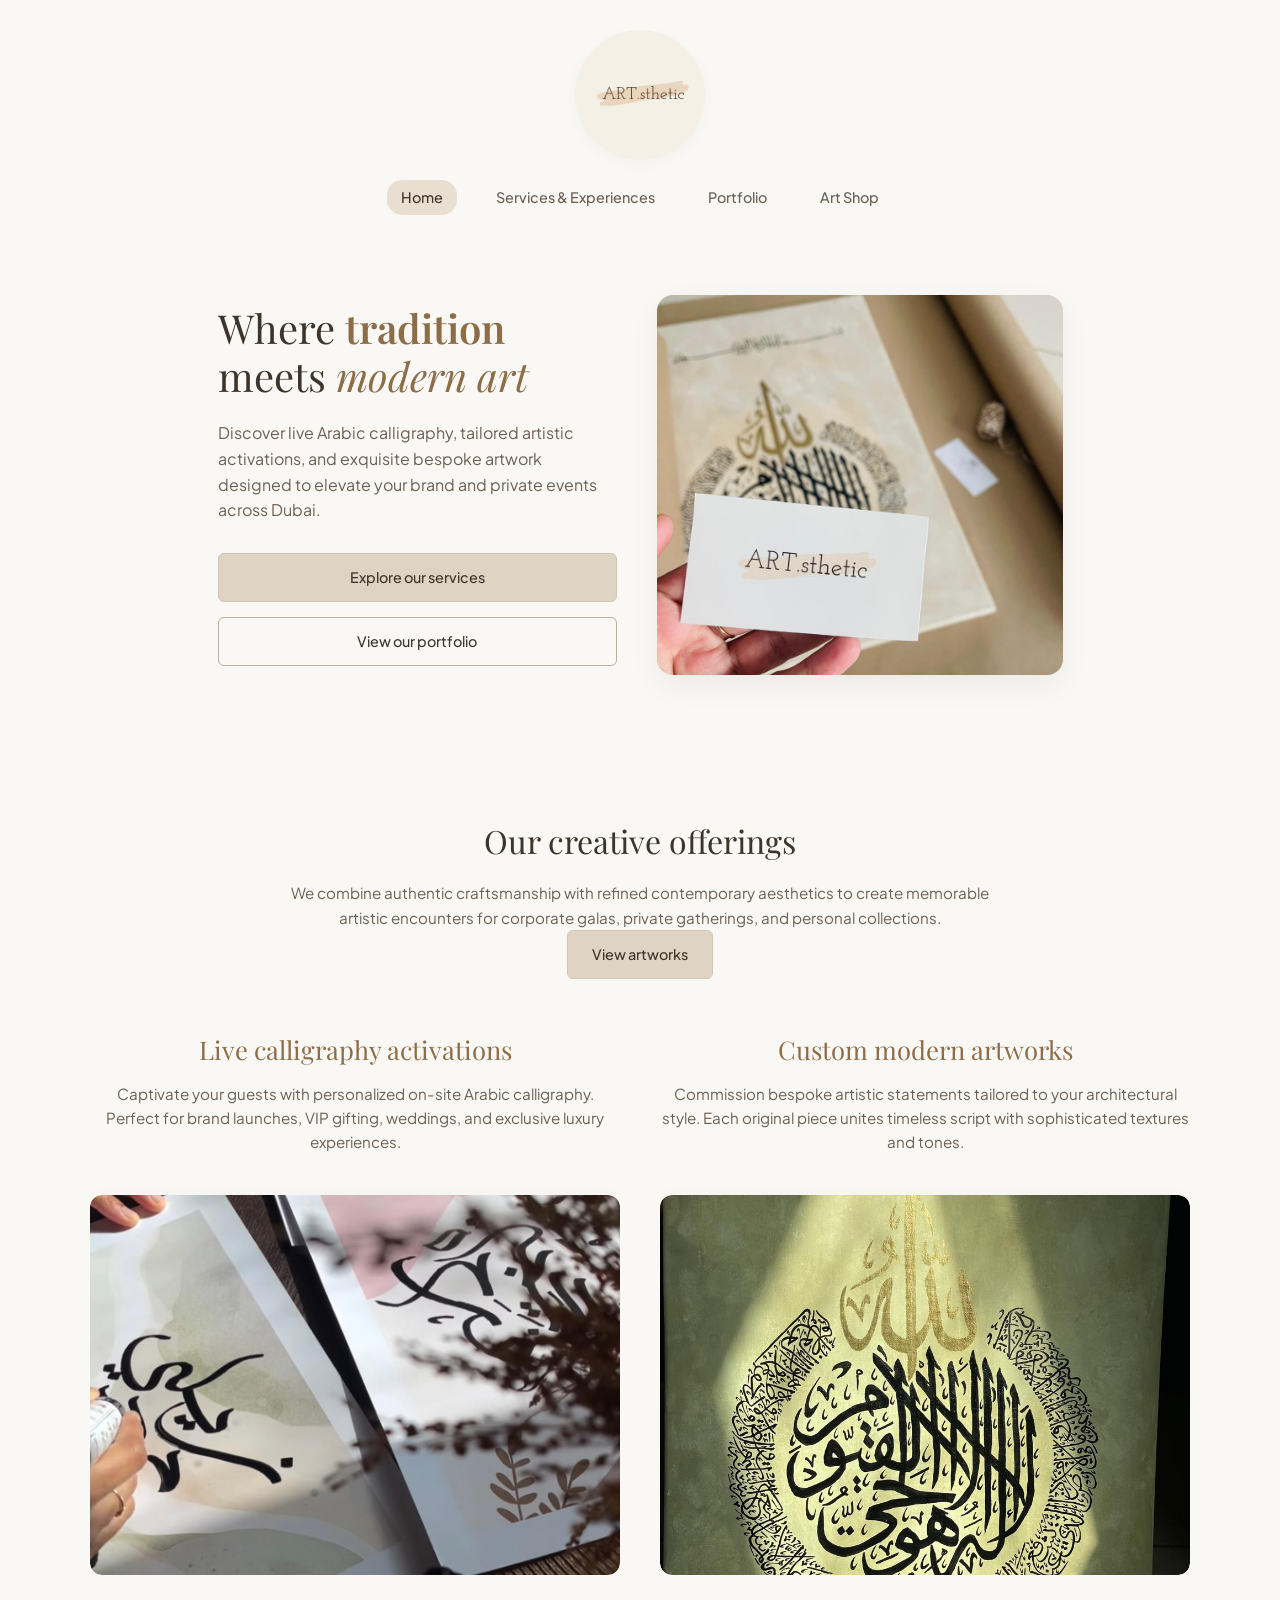
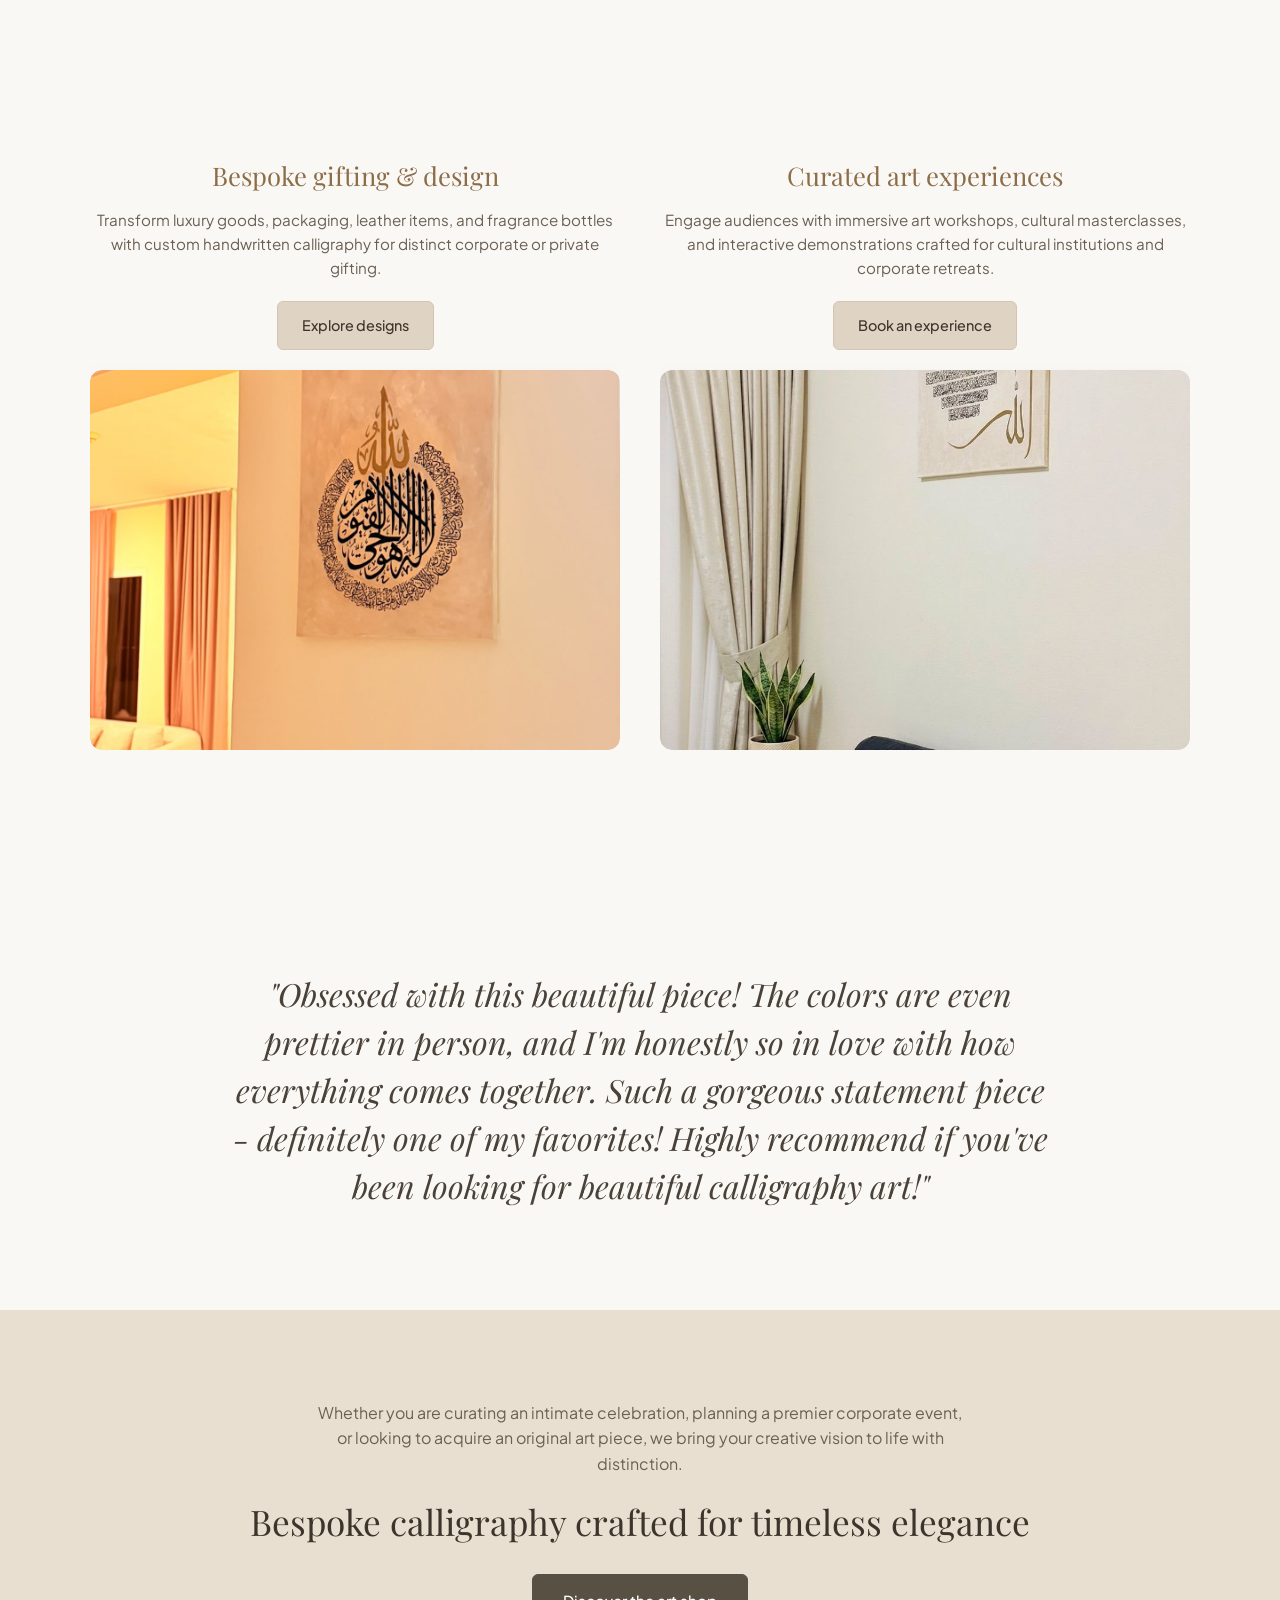
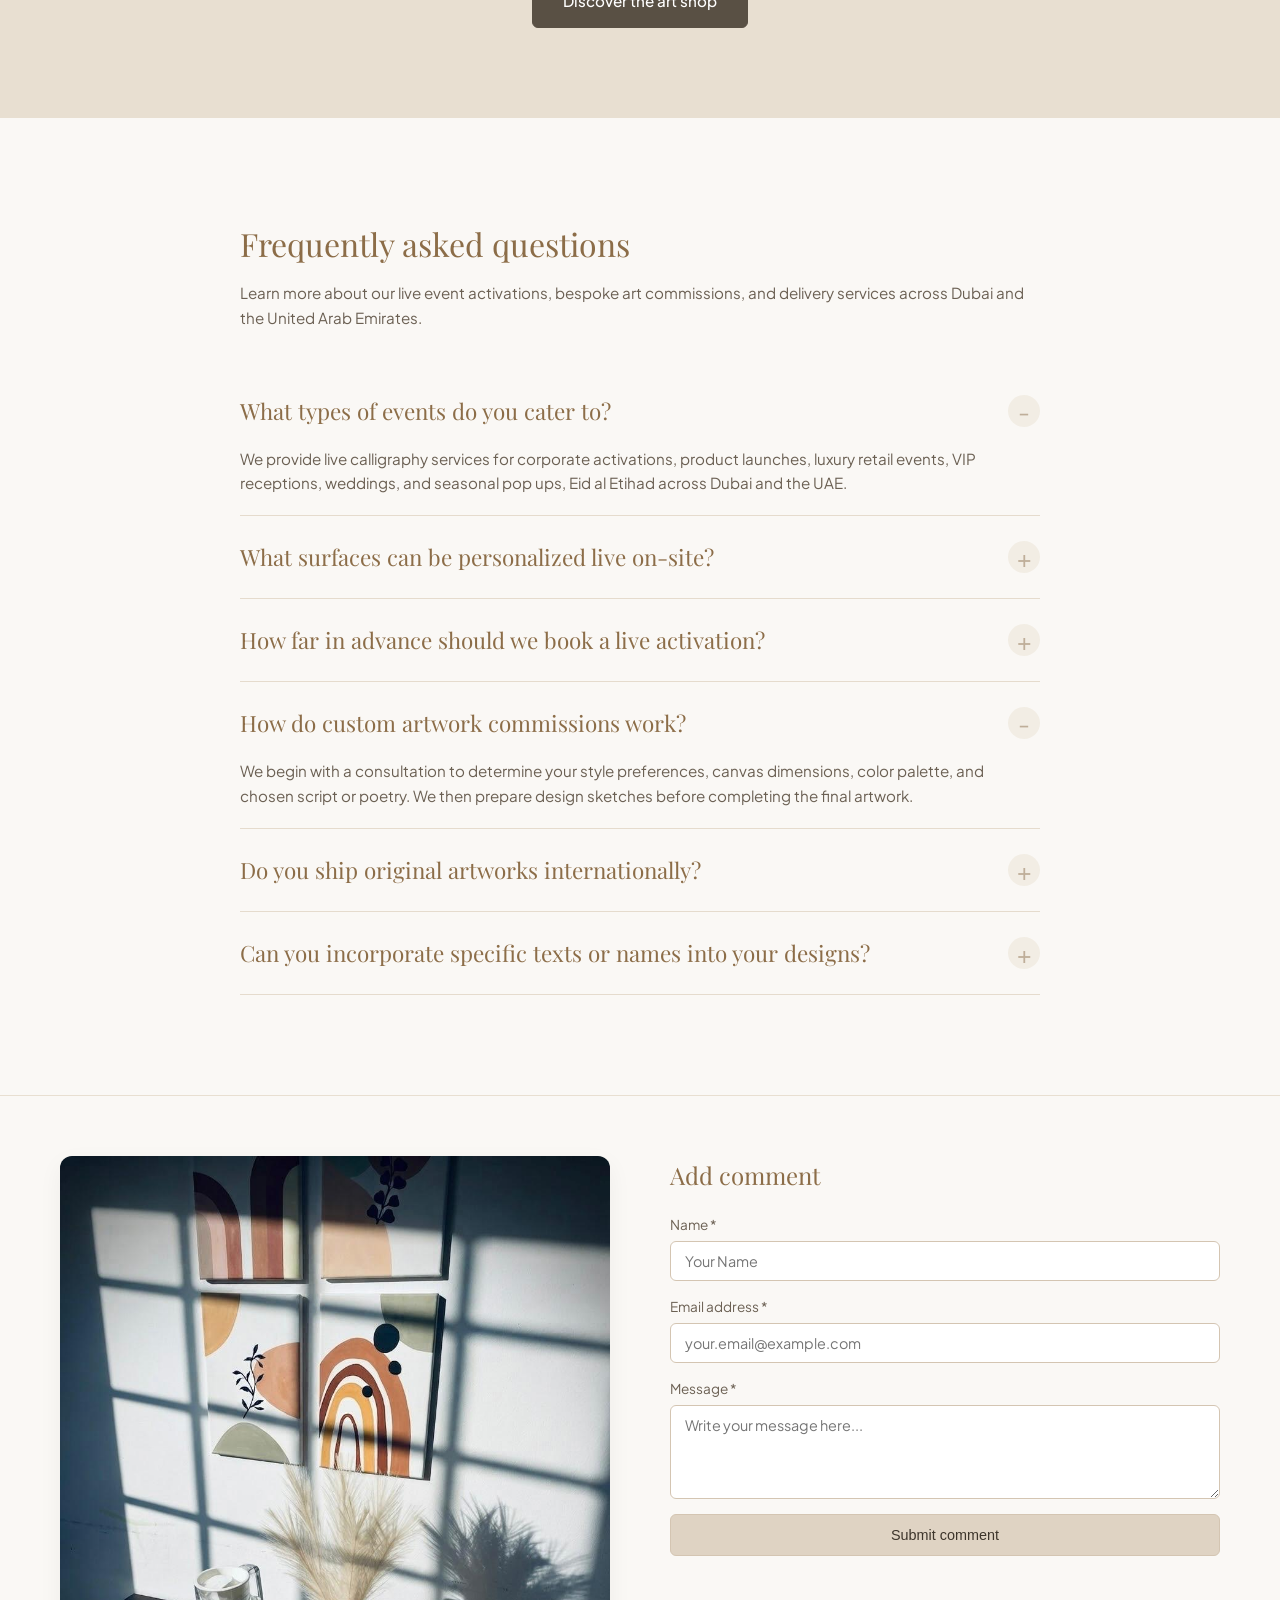
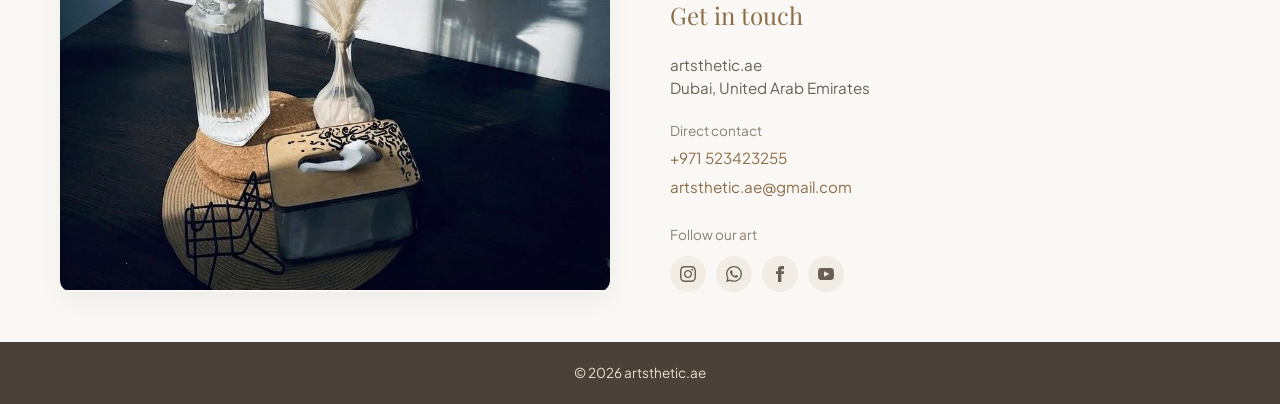
==== index.html @ 9895ef88 "Add files via upload" ====
<!DOCTYPE html>
<html lang="en">
<head>
    <meta charset="UTF-8">
    <meta name="viewport" content="width=device-width, initial-scale=1.0">
    <title>ART.sthetic | Arabic Calligraphy & Custom Art</title>
    <link rel="stylesheet" href="style.css">
    <!-- Google Fonts for clean typography -->
    <link href="https://fonts.googleapis.com/css2?family=Playfair+Display:ital,wght@0,400;0,600;1,400&family=Plus+Jakarta+Sans:wght@300;400;500&display=swap" rel="stylesheet">
<!-- FontAwesome Icons CDN -->
<link rel="stylesheet" href="https://cdnjs.cloudflare.com/ajax/libs/font-awesome/6.4.0/css/all.min.css">
</head>
<body>

    <!-- Header / Logo Section -->
    <header class="site-header">
        <div class="logo-container">
            <a href="index.html">
                <img src="images/logo.png" alt="ART.sthetic Logo" class="logo-img">
            </a>
        </div>
        <button class="nav-toggle" type="button" aria-label="Open menu" aria-expanded="false" aria-controls="main-nav">
            <span></span><span></span><span></span>
        </button>
        <nav class="main-nav" id="main-nav">
            <a href="index.html" class="active">Home</a>
            <a href="services.html">Services & Experiences</a>
            <a href="portfolio.html">Portfolio</a>
            <a href="shop.html">Art Shop</a>
        </nav>
    </header>
    <div class="nav-overlay"></div>

    <!-- Hero Section -->
<!-- Hero Section -->
<section class="hero-section">
    <div class="hero-container">
        <div class="hero-grid">
            <!-- Left Side: Text and Buttons -->
            <div class="hero-content">
                <h1>Where <span>tradition</span> meets <em>modern art</em></h1>
                <p>Discover live Arabic calligraphy, tailored artistic activations, and exquisite bespoke artwork designed to elevate your brand and private events across Dubai.</p>
                <div class="hero-buttons">
                    <a href="services.html" class="btn primary-btn">Explore our services</a>
                    <a href="portfolio.html" class="btn secondary-btn">View our portfolio</a>
                </div>
            </div>
            <!-- Right Side: Medium Image -->
            <div class="hero-image-wrapper">
                <img src="images/image1.jpeg" alt="Arabic Calligraphy Artwork">
            </div>
        </div>
    </div>
</section>

  <!-- Combined Grid Section replacing the old banner -->
  <section class="showcase-section">
        
    <!-- Section Intro Title -->
    <div class="offerings-text-box">
        <h2>Our creative offerings</h2>
        <p>We combine authentic craftsmanship with refined contemporary aesthetics to create memorable artistic encounters for corporate galas, private gatherings, and personal collections.</p>
        <a href="services.html" class="btn primary-btn">View artworks</a>

    </div>

    <!-- Side-by-Side Grid -->
    <div class="showcase-grid">
        
        <!-- Feature 1: Live Calligraphy Activations with Button -->
        <div class="showcase-card">
            <div class="showcase-header">
                <h3>Live calligraphy activations</h3>
                <p>Captivate your guests with personalized on-site Arabic calligraphy. Perfect for brand launches, VIP gifting, weddings, and exclusive luxury experiences.</p>
            </div>
            <div class="showcase-image-container">
                <img src="images/image2.jpeg" alt="Live Arabic Calligraphy Artwork">
            </div>
        </div>

        <!-- Feature 2: Custom Modern Artworks -->
        <div class="showcase-card">
            <div class="showcase-header">
                <h3>Custom modern artworks</h3>
                <p>Commission bespoke artistic statements tailored to your architectural style. Each original piece unites timeless script with sophisticated textures and tones.</p>
            </div>
            <div class="showcase-image-container">
                <img src="images/image3.jpeg" alt="Custom Modern Artwork">
            </div>
        </div>

    </div>
</section>
<!-- Second Grid Section: Bespoke Gifting & Curated Experiences -->
<section class="showcase-section secondary-showcase">
    <div class="showcase-grid">
        
        <!-- Feature 1: Bespoke Gifting & Design -->
        <div class="showcase-card">
            <div class="showcase-header">
                <h3>Bespoke gifting & design</h3>
                <p>Transform luxury goods, packaging, leather items, and fragrance bottles with custom handwritten calligraphy for distinct corporate or private gifting.</p>
                <a href="services.html" class="btn primary-btn">Explore designs</a>
            </div>
            <div class="showcase-image-container">
                <img src="images/img4.jpeg" alt="Bespoke Gifting and Calligraphy">
            </div>
        </div>

        <!-- Feature 2: Curated Art Experiences -->
        <div class="showcase-card">
            <div class="showcase-header">
                <h3>Curated art experiences</h3>
                <p>Engage audiences with immersive art workshops, cultural masterclasses, and interactive demonstrations crafted for cultural institutions and corporate retreats.</p>
                <a href="services.html" class="btn primary-btn">Book an experience</a>
            </div>
            <div class="showcase-image-container">
                <img src="images/img5.jpeg" alt="Curated Art Experiences">
            </div>
        </div>

    </div>
</section>
<!-- Testimonial Section -->
<section class="testimonial-section">
    <div class="testimonial-content">
        <blockquote>
            "Obsessed with this beautiful piece!
            The colors are even prettier in person, and I'm honestly so in love with how everything comes together.
            Such a gorgeous statement piece - definitely one of my favorites!
            Highly recommend if you've been looking for beautiful calligraphy art!"
        </blockquote>
    </div>
</section>

<!-- Final Call-to-Action Footer Section -->
<section class="cta-footer-section">
    <div class="cta-content">
        <p>Whether you are curating an intimate celebration, planning a premier corporate event, or looking to acquire an original art piece, we bring your creative vision to life with distinction.</p>
        <h2>Bespoke calligraphy crafted for timeless elegance</h2>
        <a href="shop.html" class="btn dark-btn">Discover the art shop</a>
    </div>
</section>
<!-- Frequently Asked Questions Section -->
<section class="faq-section">
    <div class="faq-container">
        <div class="faq-intro">
            <h2>Frequently asked questions</h2>
            <p>Learn more about our live event activations, bespoke art commissions, and delivery services across Dubai and the United Arab Emirates.</p>
        </div>

        <div class="faq-list">
            <!-- FAQ Item 1 (Expanded by default as shown in screenshot) -->
            <div class="faq-item active">
                <button class="faq-question">
                    <span>What types of events do you cater to?</span>
                    <span class="faq-icon">-</span>
                </button>
                <div class="faq-answer">
                    <p>We provide live calligraphy services for corporate activations, product launches, luxury retail events, VIP receptions, weddings, and seasonal pop ups, Eid al Etihad across Dubai and the UAE.</p>
                </div>
            </div>

            <!-- FAQ Item 2 -->
            <div class="faq-item">
                <button class="faq-question">
                    <span>What surfaces can be personalized live on-site?</span>
                    <span class="faq-icon">+</span>
                </button>
                <div class="faq-answer">
                    <p>We personalize a wide variety of materials including handmade paper, cardstock, leather goods, glass bottles, acrylic blocks, and ceramic items using specialized inks and pens.</p>
                </div>
            </div>

            <!-- FAQ Item 3 -->
            <div class="faq-item">
                <button class="faq-question">
                    <span>How far in advance should we book a live activation?</span>
                    <span class="faq-icon">+</span>
                </button>
                <div class="faq-answer">
                    <p>We recommend booking at least 2 to 4 weeks in advance to secure your preferred date, especially during peak event seasons and holidays in Dubai.</p>
                </div>
            </div>
            <!-- FAQ Item 4 (Expanded by default as shown in screenshot) -->
            <div class="faq-item active">
                <button class="faq-question">
                    <span>How do custom artwork commissions work?</span>
                    <span class="faq-icon">-</span>
                </button>
                <div class="faq-answer">
                    <p>We begin with a consultation to determine your style preferences, canvas dimensions, color palette, and chosen script or poetry. We then prepare design sketches before completing the final artwork.</p>
                </div>
            </div>

            <!-- FAQ Item 5 -->
            <div class="faq-item">
                <button class="faq-question">
                    <span>Do you ship original artworks internationally?</span>
                    <span class="faq-icon">+</span>
                </button>
                <div class="faq-answer">
                    <p>Yes, we carefully package and ship our original modern artworks and custom pieces to clients both within the UAE and internationally.</p>
                </div>
            </div>

            <!-- FAQ Item 6 -->
            <div class="faq-item">
                <button class="faq-question">
                    <span>Can you incorporate specific texts or names into your designs?</span>
                    <span class="faq-icon">+</span>
                </button>
                <div class="faq-answer">
                    <p>Absolutely. Every piece can be customized with names, meaningful quotes, poetry, or verses tailored specifically to your personal or corporate requirements.</p>
                </div>
            </div>
        </div>
    </div>
</section>
<script>
    document.querySelectorAll('.faq-question').forEach(button => {
        button.addEventListener('click', () => {
            const faqItem = button.parentElement;
            const isActive = faqItem.classList.contains('active');
            
            // Optional: Close other open items if you only want one open at a time
            // document.querySelectorAll('.faq-item').forEach(item => {
            //     item.classList.remove('active');
            //     item.querySelector('.faq-icon').textContent = '+';
            // });

            if (isActive) {
                faqItem.classList.remove('active');
                button.querySelector('.faq-icon').textContent = '+';
            } else {
                faqItem.classList.add('active');
                button.querySelector('.faq-icon').textContent = '-';
            }
        });
    });
</script>
<!-- Footer / Contact Section -->
<footer class="site-footer">
    <div class="footer-grid">
        
        <!-- Left Side: Aesthetic Image Showcase -->
        <div class="footer-image-side">
            <img src="images/image7.jpeg" alt="Artsthetic Gallery Showcase">
        </div>

        <!-- Right Side: Forms, Contact info & Map -->
        <div class="footer-content-side">
            
            <!-- Add Comment Form Section -->
            <div class="footer-block">
                <h3>Add comment</h3>
                <form class="comment-form" onsubmit="sendToWhatsApp(event)">
                    <div class="form-group">
                        <label for="name">Name *</label>
                        <input type="text" id="name" required placeholder="Your Name">
                    </div>
                
                    <div class="form-group">
                        <label for="email">Email address *</label>
                        <input type="email" id="email" required placeholder="your.email@example.com">
                    </div>
                
                    <div class="form-group">
                        <label for="message">Message *</label>
                        <textarea id="message" rows="4" required placeholder="Write your message here..."></textarea>
                    </div>
                
                    <button type="submit" class="btn primary-btn submit-btn">Submit comment</button>
                </form>
            </div>

            <!-- Comments List Placeholder -->
            
            

            <!-- Get In Touch Info -->
            <div class="footer-block">
                <h3>Get in touch</h3>
                <p class="company-tagline">artsthetic.ae</p>
                <p class="company-address">Dubai, United Arab Emirates</p>
                
                <div class="contact-details">
                    <p class="contact-label">Direct contact</p>
                    <a href="tel:+971523423255" class="contact-link">+971 523423255</a>
                    <a href="mailto:artsthetic.ae@gmail.com" class="contact-link">artsthetic.ae@gmail.com</a>
                </div>
         

             <div class="social-follow">
                    <p>Follow our art</p>
                    <div class="social-icons">
                    <!-- Instagram -->
                    <a href="https://instagram.com/art.sthetic.ae" target="_blank" class="social-icon" aria-label="Instagram">
                        <svg width="16" height="16" fill="currentColor" viewBox="0 0 24 24"><path d="M12 2.163c3.204 0 3.584.012 4.85.07 3.252.148 4.771 1.691 4.919 4.919.058 1.265.069 1.645.069 4.849 0 3.205-.012 3.584-.069 4.849-.149 3.225-1.664 4.771-4.919 4.919-1.266.058-1.644.07-4.85.07-3.204 0-3.584-.012-4.849-.07-3.26-.149-4.771-1.699-4.919-4.92-.058-1.265-.07-1.644-.07-4.849 0-3.204.013-3.583.07-4.849.149-3.227 1.664-4.771 4.919-4.919 1.266-.057 1.645-.069 4.849-.069zm0-2.163c-3.259 0-3.667.014-4.947.072-4.358.2-6.78 2.618-6.98 6.98-.059 1.281-.073 1.689-.073 4.948 0 3.259.014 3.668.072 4.948.2 4.358 2.618 6.78 6.98 6.98 1.281.058 1.689.072 4.948.072 3.259 0 3.668-.014 4.948-.072 4.354-.2 6.782-2.618 6.979-6.98.059-1.28.073-1.689.073-4.948 0-3.259-.014-3.667-.072-4.947-.196-4.354-2.617-6.78-6.979-6.98-1.281-.059-1.69-.073-4.949-.073zm0 5.838c-3.403 0-6.162 2.759-6.162 6.162s2.759 6.163 6.162 6.163 6.162-2.759 6.162-6.163c0-3.403-2.759-6.162-6.162-6.162zm0 10.162c-2.209 0-4-1.79-4-4 0-2.209 1.791-4 4-4s4 1.791 4 4c0 2.21-1.791 4-4 4zm6.406-11.845c-.796 0-1.441.645-1.441 1.44s.645 1.44 1.441 1.44c.795 0 1.439-.645 1.439-1.44s-.644-1.44-1.439-1.44z"/></svg>
                    </a>
                    <!-- WhatsApp -->
                    <a href="https://wa.me/971523423255" target="_blank" class="social-icon" aria-label="WhatsApp">
                        <svg width="16" height="16" fill="currentColor" viewBox="0 0 24 24"><path d="M.057 24l1.687-6.163c-1.041-1.804-1.588-3.849-1.587-5.946.003-6.556 5.338-11.891 11.893-11.891 3.181.001 6.167 1.24 8.413 3.488 2.245 2.248 3.481 5.236 3.48 8.414-.003 6.557-5.338 11.892-11.893 11.892-1.99-.001-3.951-.5-5.688-1.448l-6.305 1.654zm6.597-3.807c1.676.995 3.276 1.591 5.392 1.592 5.448 0 9.886-4.434 9.889-9.885.002-5.462-4.415-9.89-9.881-9.892-5.452 0-9.887 4.434-9.889 9.884-.001 2.225.651 3.891 1.746 5.634l-.999 3.648 3.742-.981zm11.387-5.464c-.074-.124-.272-.198-.57-.347-.297-.149-1.758-.868-2.031-.967-.272-.099-.47-.149-.669.149-.198.297-.768.967-.941 1.165-.173.198-.347.223-.644.074-.297-.149-1.255-.462-2.39-1.475-.883-.788-1.48-1.761-1.653-2.059-.173-.297-.018-.458.13-.606.134-.133.297-.347.446-.521.151-.172.2-.296.3-.495.099-.198.05-.372-.025-.521-.075-.148-.669-1.611-.916-2.206-.242-.579-.487-.501-.669-.51l-.57-.01c-.198 0-.52.074-.792.372s-1.04 1.016-1.04 2.479 1.065 2.876 1.213 3.074c.149.198 2.095 3.2 5.076 4.487.709.306 1.263.489 1.694.626.712.226 1.36.194 1.872.118.571-.085 1.758-.719 2.006-1.413.248-.695.248-1.29.173-1.414z"/></svg>
                    </a>
                    <!-- Facebook -->
                    <a href="https://www.facebook.com/share/1EHKfUYZZa/?mibextid=wwXIfr" target="_blank" class="social-icon" aria-label="Facebook">
                        <svg width="16" height="16" fill="currentColor" viewBox="0 0 24 24"><path d="M9 8h-3v4h3v12h5v-12h3.642l.358-4h-4v-1.667c0-.955.192-1.333 1.115-1.333h2.885v-5h-3.808c-3.596 0-5.192 1.583-5.192 4.615v3.385z"/></svg>
                    </a>
                    <!-- YouTube -->
                    <a href="https://youtube.com/@amina-d4s2t?si=42t1UaNTRmc-JdF9" target="_blank" class="social-icon" aria-label="YouTube">
                        <svg width="16" height="16" fill="currentColor" viewBox="0 0 24 24"><path d="M19.615 3.184c-3.604-.246-11.631-.245-15.23 0-3.897.266-4.356 2.62-4.385 8.816.029 6.185.484 8.549 4.385 8.816 3.6.245 11.626.246 15.23 0 3.897-.266 4.356-2.62 4.385-8.816-.029-6.185-.484-8.549-4.385-8.816zm-10.615 12.816v-8l8 3.993-8 4.007z"/></svg>
                    </a>
                </div>
                </div>
            </div>

        </div>
    </div>

    <!-- Copyright Bar -->
    <div class="footer-bottom-bar">
        <p>&copy; 2026 artsthetic.ae</p>
    </div>
</footer>
<!-- WhatsApp Direct Form Script -->
<script>
    function sendToWhatsApp(e) {
        e.preventDefault(); // Prevents page reload
        
        var name = document.getElementById('name').value;
        var email = document.getElementById('email').value;
        var message = document.getElementById('message').value;
        
        var phoneNumber = "971523423255"; // Your Dubai contact number
        var text = "Hello ART.sthetic! New comment/inquiry from website:\n\n" +
                   "Name: " + name + "\n" +
                   "Email: " + email + "\n" +
                   "Message: " + message;
        
        // Opens WhatsApp chat pre-filled with the user's name, email, and message
        window.open("https://wa.me/" + phoneNumber + "?text=" + encodeURIComponent(text), '_blank');
    }
    </script>

<script src="nav.js"></script>
</body>
</html>
---- style.css ----
/* Reset & Base Styles */
* {
    margin: 0;
    padding: 0;
    box-sizing: border-box;
}

body {
    font-family: 'Plus Jakarta Sans', sans-serif;
    background-color: #faf8f5; /* Minimalist soft beige aesthetic */
    color: #4a4238;
    line-height: 1.6;
    overflow-x: hidden;
}

/* Header & Navigation */
.site-header {
    display: flex;
    flex-direction: column;
    align-items: center;
    padding: 30px 20px 20px;
    background-color: #faf8f5;
}

.logo-container {
    width: 130px;
    height: 130px;
    border-radius: 50%;
    background-color: #f2ede4;
    display: flex;
    justify-content: center;
    align-items: center;
    box-shadow: 0 4px 15px rgba(0,0,0,0.03);
    margin-bottom: 20px;
    overflow: hidden;
}

.logo-img {
    width: 100%;
    height: 100%;
    object-fit: cover;
}

.main-nav {
    display: flex;
    gap: 25px;
    font-size: 0.9rem;
    font-weight: 500;
    flex-wrap: wrap;
    justify-content: center;
}

.main-nav a {
    text-decoration: none;
    color: #6b6053;
    padding: 6px 14px;
    border-radius: 15px;
    transition: all 0.3s ease;
}

.main-nav a.active, .main-nav a:hover {
    background-color: #e8dfd1;
    color: #3d352b;
}

/* Hero Section */
.hero-section {
    display: flex;
    flex-direction: column;
    padding: 40px 20px;
    gap: 30px;
    max-width: 1200px;
    margin: 0 auto;
}

.hero-content h1 {
    font-family: 'Playfair Display', serif;
    font-size: 2.5rem;
    font-weight: 400;
    color: #3d352b;
    line-height: 1.2;
    margin-bottom: 20px;
}

.hero-content h1 span {
    font-weight: 600;
    color: #8c6d48; /* Warm bronze accent */
}

.hero-content h1 em {
    font-style: italic;
    font-weight: 400;
}

.hero-content p {
    font-size: 0.95rem;
    color: #6b6053;
    margin-bottom: 25px;
}

.hero-buttons {
    display: flex;
    flex-direction: column;
    gap: 12px;
}

.btn {
    display: inline-block;
    padding: 12px 24px;
    border-radius: 6px;
    text-decoration: none;
    font-size: 0.9rem;
    font-weight: 500;
    text-align: center;
    transition: all 0.3s ease;
}

.primary-btn {
    background-color: #dfd3c3;
    color: #3d352b;
    border: 1px solid #d4c5b2;
}

.primary-btn:hover {
    background-color: #d4c5b2;
}

.secondary-btn {
    background-color: transparent;
    color: #3d352b;
    border: 1px solid #bfae99;
}

.secondary-btn:hover {
    background-color: #f2ede4;
}

.hero-image-container {
    width: 100%;
    border-radius: 12px;
    overflow: hidden;
    box-shadow: 0 8px 25px rgba(0,0,0,0.05);
}

.hero-img {
    width: 100%;
    height: auto;
    display: block;
}

/* Creative Offerings Intro Box */
.offerings-text-box {
    max-width: 700px;
    margin: 0 auto 50px auto;
    text-align: center;
}

.offerings-text-box h2 {
    font-family: 'Playfair Display', serif;
    font-size: 2rem;
    font-weight: 400;
    color: #3d352b;
    margin-bottom: 15px;
}

.offerings-text-box p {
    font-size: 0.95rem;
    color: #6b6053;
}

/* Showcase Grid Layout */
.showcase-section {
    max-width: 1200px;
    margin: 0 auto;
    padding: 30px 20px;
    background-color: #faf8f5; /* Matches the soft background theme */
    border-radius: 12px;
}

.showcase-grid {
    display: grid;
    grid-template-columns: repeat(auto-fit, minmax(min(320px, 100%), 1fr));
    gap: 10px;
}

/* Clean showcase image containers with zero background bleed */
.showcase-card {
    background-color: transparent; /* Removes the visible box background */
    border-radius: 12px;
    overflow: hidden;
    display: flex;
    flex-direction: column;
}

.showcase-card img {
    width: 100%;
    height: 320px; /* Uniform height for clean alignment */
    object-fit: cover;
    display: block;
    border-radius: 12px;
}
.showcase-header {
    text-align: center;
    max-width: 100%;
    margin-bottom: 20px;
    flex-grow: 1; /* Keeps images aligned when header text lengths differ */
}

.showcase-header h3 {
    font-family: 'Playfair Display', serif;
    font-size: 1.6rem;
    font-weight: 400;
    color: #8c6d48; /* Warm bronze accent */
    margin-bottom: 12px;
}

.showcase-header p {
    font-size: 0.95rem;
    color: #6b6053;
    line-height: 1.6;
    margin-bottom: 20px;
}

.showcase-image-container {
    width: 100%;
    height: 380px; /* Gives both containers an identical fixed height */
    border-radius: 12px;
    overflow: hidden;
    box-shadow: 0 8px 25px rgba(0,0,0,0.05);
    background-color: #f2ede4;
}

.showcase-image-container img {
    width: 100%;
    height: 100%;
    object-fit: cover; /* Fills the box without distorting */
    display: block;
}
/* Tablet & Desktop Layout: Side-by-Side */
@media (min-width: 768px) {
    .showcase-section {
        padding: 80px 50px;
    }

    .showcase-grid {
        flex-direction: row; /* Places both cards parallel */
        gap: 40px;
    }

    .showcase-card {
        flex: 1; /* Equal widths for both cards */
    }
}
/* Add a subtle visual separation or keep matching theme */
.secondary-showcase {
    background-color: #faf8f5 !important; /* Alternates slightly with the beige section above if desired */
    margin-top: 20px;
    margin-bottom: 40px;
}
/* Testimonial Section */
.testimonial-section {
    padding: 80px 20px;
    max-width: 900px;
    margin: 0 auto;
    text-align: center;
}

.testimonial-section blockquote {
    font-family: 'Playfair Display', serif;
    font-size: 1.6rem;
    font-style: italic;
    font-weight: 400;
    color: #4a4238;
    line-height: 1.5;
}

/* Final Call-to-Action Footer Section */
.cta-footer-section {
    background-color: #e8dfd1; /* Soft warm beige footer background matching the aesthetic */
    padding: 70px 20px;
    text-align: center;
}

.cta-content {
    max-width: 800px;
    margin: 0 auto;
}

.cta-content p {
    font-size: 0.95rem;
    color: #6b6053;
    line-height: 1.6;
    margin-bottom: 25px;
}

.cta-content h2 {
    font-family: 'Playfair Display', serif;
    font-size: 2.2rem;
    font-weight: 400;
    color: #3d352b;
    margin-bottom: 30px;
    line-height: 1.2;
}

.dark-btn {
    background-color: #595044;
    color: #ffffff;
    border: 1px solid #595044;
    padding: 14px 30px;
    font-size: 0.95rem;
}

.dark-btn:hover {
    background-color: #4a4238;
}

/* Responsive adjustments for desktop */
@media (min-width: 768px) {
    .testimonial-section {
        padding: 100px 40px;
    }
    
    .testimonial-section blockquote {
        font-size: 2rem;
    }

    .cta-footer-section {
        padding: 90px 40px;
    }
}
/* FAQ Section Styling */
.faq-section {
    padding: 80px 20px;
    background-color: #faf8f5;
}

.faq-container {
    max-width: 800px;
    margin: 0 auto;
}

.faq-intro {
    text-align: left;
    margin-bottom: 40px;
}

.faq-intro h2 {
    font-family: 'Playfair Display', serif;
    font-size: 2rem;
    font-weight: 400;
    color: #8c6d48;
    margin-bottom: 12px;
}

.faq-intro p {
    font-size: 0.95rem;
    color: #6b6053;
    line-height: 1.6;
}

.faq-list {
    display: flex;
    flex-direction: column;
}

.faq-item {
    border-bottom: 1px solid #e5dbcd;
    padding: 20px 0;
}

.faq-question {
    width: 100%;
    background: none;
    border: none;
    display: flex;
    justify-content: space-between;
    align-items: center;
    text-align: left;
    font-family: 'Playfair Display', serif;
    font-size: 1.3rem;
    color: #8c6d48;
    cursor: pointer;
    padding: 5px 0;
}

.faq-icon {
    font-family: 'Plus Jakarta Sans', sans-serif;
    font-size: 1.5rem;
    color: #bfae99;
    background-color: #f2ede4;
    width: 32px;
    height: 32px;
    border-radius: 50%;
    display: flex;
    align-items: center;
    justify-content: center;
    flex-shrink: 0;
    transition: background-color 0.3s ease;
}

.faq-question:hover .faq-icon {
    background-color: #e5dbcd;
}

.faq-answer {
    max-height: 0;
    overflow: hidden;
    transition: max-height 0.3s ease-out, padding 0.3s ease-out;
}

.faq-answer p {
    font-size: 0.95rem;
    color: #6b6053;
    line-height: 1.6;
    padding-top: 15px;
    padding-right: 40px;
}

/* Open State */
.faq-item.active .faq-answer {
    max-height: 250px; /* Adjust if content is longer */
}

/* Responsive adjustments */
@media (min-width: 768px) {
    .faq-section {
        padding: 100px 40px;
    }
    
    .faq-question {
        font-size: 1.4rem;
    }
}
/* Footer & Contact Section */
.site-footer {
    background-color: #faf8f5;
    border-top: 1px solid #e8dfd1;
    padding-top: 60px;
}

.footer-grid {
    display: flex;
    flex-direction: column;
    max-width: 1200px;
    margin: 0 auto;
    padding: 0 20px;
    gap: 50px;
}

.footer-image-side {
    width: 100%;
    border-radius: 12px;
    overflow: hidden;
    box-shadow: 0 8px 25px rgba(0,0,0,0.05);
}

.footer-image-side img {
    width: 100%;
    height: auto;
    display: block;
    object-fit: cover;
}

.footer-content-side {
    display: flex;
    flex-direction: column;
    gap: 40px;
}

.footer-block h3 {
    font-family: 'Playfair Display', serif;
    font-size: 1.5rem;
    font-weight: 400;
    color: #8c6d48;
    margin-bottom: 20px;
}

/* Comment Form Styling */
.comment-form {
    display: flex;
    flex-direction: column;
    gap: 15px;
}

.form-group {
    display: flex;
    flex-direction: column;
    gap: 5px;
}

.form-group label {
    font-size: 0.85rem;
    color: #6b6053;
}

.form-group input,
.form-group textarea {
    padding: 10px 14px;
    border: 1px solid #d4c5b2;
    border-radius: 6px;
    background-color: #ffffff;
    font-family: 'Plus Jakarta Sans', sans-serif;
    font-size: 0.9rem;
    color: #3d352b;
    outline: none;
    transition: border-color 0.3s ease;
}

.form-group input:focus,
.form-group textarea:focus {
    border-color: #8c6d48;
}

.no-comments {
    font-size: 0.9rem;
    color: #8c7f70;
    font-style: italic;
}

/* Contact Details */
.company-address, .company-tagline {
    font-size: 0.95rem;
    color: #6b6053;
    line-height: 1.5;
}

.contact-details {
    margin-top: 20px;
}

.contact-label {
    font-size: 0.85rem;
    color: #8c7f70;
    margin-bottom: 5px;
}

.contact-link {
    display: block;
    color: #8c6d48;
    text-decoration: none;
    font-size: 0.95rem;
    margin-bottom: 4px;
    transition: color 0.3s ease;
}

.contact-link:hover {
    color: #3d352b;
    text-decoration: underline;
}

.social-follow {
    margin-top: 25px;
}

.social-follow p {
    font-size: 0.85rem;
    color: #8c7f70;
    margin-bottom: 10px;
}

.social-icons {
    display: flex;
    gap: 10px;
}

.social-icon {
    display: flex;
    align-items: center;
    justify-content: center;
    width: 36px;
    height: 36px;
    background-color: #f2ede4;
    color: #6b6053;
    border-radius: 50%;
    text-decoration: none;
    font-size: 0.9rem;
    transition: background-color 0.3s ease, color 0.3s ease;
}

.social-icon:hover {
    background-color: #8c6d48;
    color: #ffffff;
}

/* Map Preview */
.map-container {
    width: 100%;
    border-radius: 12px;
    overflow: hidden;
    box-shadow: 0 4px 15px rgba(0,0,0,0.03);
}

.map-container img {
    width: 100%;
    height: 220px;
    object-fit: cover;
    display: block;
}

/* Copyright Bar */
.footer-bottom-bar {
    margin-top: 50px;
    background-color: #4a4238;
    padding: 20px;
    text-align: center;
}

.footer-bottom-bar p {
    font-size: 0.85rem;
    color: #e8dfd1;
}

/* Desktop Side-by-Side Footer Layout */
@media (min-width: 768px) {
    .footer-grid {
        flex-direction: row;
        gap: 60px;
    }

    .footer-image-side,
    .footer-content-side {
        flex: 1;
    }
}
/* Services & Experiences Page Styles */
.services-intro-section {
    background-color: #f2ede4;
    padding: 60px 20px;
    text-align: center;
}

.services-intro-content {
    max-width: 700px;
    margin: 0 auto;
}

.services-intro-section h1 {
    font-family: 'Playfair Display', serif;
    font-size: 2.2rem;
    font-weight: 400;
    color: #3d352b;
    margin-bottom: 15px;
}

.services-intro-section p {
    font-size: 0.95rem;
    color: #6b6053;
    line-height: 1.6;
}

.services-work-section {
    max-width: 900px;
    margin: 0 auto;
    padding: 60px 20px;
    text-align: center;
}

.services-work-header {
    margin-bottom: 30px;
}

.services-work-header h2 {
    font-family: 'Playfair Display', serif;
    font-size: 1.8rem;
    font-weight: 400;
    color: #8c6d48;
    margin-bottom: 12px;
}

.services-work-header p {
    font-size: 0.95rem;
    color: #6b6053;
    line-height: 1.6;
}

.services-image-container {
    width: 100%;
    border-radius: 12px;
    overflow: hidden;
    box-shadow: 0 8px 25px rgba(0,0,0,0.05);
    background-color: #faf8f5;
}

.services-image-container img {
    width: 100%;
    height: auto;
    display: block;
}
/* Fix logo positioning specifically on inner pages */
.site-header .logo-container a {
    display: flex;
    justify-content: center;
    align-items: center;
    width: 100%;
    height: 100%;

}
/* Restrict the main services image to a clean medium size */
.medium-image-container {
    max-width: 600px; /* Controls the max width so it doesn't span full screen */
    height: 500px;     /* Fixed medium height */
    margin: 0 auto 40px auto;
    border-radius: 12px;
    overflow: hidden;
    box-shadow: 0 8px 25px rgba(0,0,0,0.05);
    background-color: #faf8f5;
}

.medium-image-container img {
    width: 100%;
    height: 100%;
    object-fit: cover;
    display: block;
}

/* Proper Responsive Grid for the gallery images */
.gallery-grid {
    display: grid;
    grid-template-columns: repeat(2, 1fr); /* 2 columns on mobile */
    gap: 20px;
    margin-top: 30px;
}

.gallery-item {
    border-radius: 10px;
    overflow: hidden;
    height: 220px;
    box-shadow: 0 4px 15px rgba(0,0,0,0.04);
    background-color: #faf8f5;
}

.gallery-item img {
    width: 100%;
    height: 100%;
    object-fit: cover;
    display: block;
    transition: transform 0.3s ease;
}

.gallery-item img:hover {
    transform: scale(1.03);
}

/* Expand to 4 columns on larger laptop/desktop screens */
@media (min-width: 768px) {
    .gallery-grid {
        grid-template-columns: repeat(4, 1fr); /* Clean 4-column grid on desktop */
    }
}
/* Hero Section Side-by-Side Layout */
.hero-section {
    padding: 60px 20px;
    background-color: #faf8f5;
}

.hero-container {
    max-width: 1100px;
    margin: 0 auto;
}

.hero-grid {
    display: flex;
    flex-direction: column;
    gap: 40px;
    align-items: center;
}

.hero-content {
    text-align: left;
}

.hero-content h1 {
    font-family: 'Playfair Display', serif;
    font-size: 2.5rem;
    color: #3d352b;
    font-weight: 400;
    line-height: 1.2;
    margin-bottom: 20px;
}

.hero-content h1 span {
    color: #8c6d48;
}

.hero-content h1 em {
    font-style: italic;
    color: #8c6d48;
}

.hero-content p {
    font-size: 1rem;
    color: #6b6053;
    line-height: 1.6;
    margin-bottom: 30px;
}

.hero-buttons {
    display: flex;
    gap: 15px;
    flex-wrap: wrap;
}

/* Medium-sized and responsive image on the right */
.hero-image-wrapper {
    width: 100%;
    max-width: 500px;
    height: 350px;
    border-radius: 16px;
    overflow: hidden;
    box-shadow: 0 10px 30px rgba(0, 0, 0, 0.06);
    background-color: #f2ede4;
    flex-shrink: 0;
}

.hero-image-wrapper img {
    width: 100%;
    height: 100%;
    object-fit: cover;
    display: block;
}

/* Desktop Side-by-Side View */
@media (min-width: 900px) {
    .hero-grid {
        flex-direction: row;
        justify-content: space-between;
        align-items: center;
    }

    .hero-content {
        max-width: 520px;
    }

    .hero-image-wrapper {
        width: 48%;
        max-width: 480px;
        height: 380px;
    }
}
/* Mini Artworks Grid Layout */
.mini-artworks-section {
    padding: 40px 20px;
    max-width: 1100px;
    margin: 0 auto;
    text-align: center;
}

.mini-artworks-header h2 {
    font-family: 'Playfair Display', serif;
    font-size: 2rem;
    color: #3d352b;
    margin-bottom: 25px;
    font-weight: 400;
}

.mini-artworks-grid {
    display: grid;
    grid-template-columns: repeat(2, 1fr); /* 2 columns on smaller screens */
    gap: 15px;
}

.artwork-card {
    border-radius: 12px;
    overflow: hidden;
    background-color: transparent;
}

.artwork-card img {
    width: 100%;
    height: 280px;
    object-fit: cover;
    display: block;
    border-radius: 12px;
}

/* Expand to 3 or 4 columns on larger desktop screens */
@media (min-width: 768px) {
    .mini-artworks-grid {
        grid-template-columns: repeat(3, 1fr); /* Clean 3-column grid */
    }
}
/* Contact Call-to-Action Section Styling */
.contact-cta-section {
    padding: 50px 20px;
    background-color: #faf8f5;
    text-align: center;
}

.contact-cta-container {
    max-width: 800px;
    margin: 0 auto;
}

.cta-card {
    background-color: #e8dfd1; /* Soft taupe beige background card */
    padding: 40px 30px;
    border-radius: 16px;
    box-shadow: 0 10px 30px rgba(0, 0, 0, 0.04);
}

.cta-image-wrapper {
    max-width: 600px;
    margin: 0 auto 25px auto;
    border-radius: 12px;
    overflow: hidden;
    background-color: #ffffff;
    box-shadow: 0 4px 15px rgba(0, 0, 0, 0.03);
}

.cta-image-wrapper img {
    width: 100%;
    height: auto;
    display: block;
    object-fit: contain;
}

.cta-content p {
    font-size: 1rem;
    color: #6b6053;
    line-height: 1.6;
    margin-bottom: 25px;
    max-width: 650px;
    margin-left: auto;
    margin-right: auto;
}

/* Custom button styling matching your theme */
.cta-card .btn.primary-btn {
    background-color: #8c6d48;
    color: #ffffff;
    padding: 12px 30px;
    border-radius: 8px;
    text-decoration: none;
    font-weight: 500;
    display: inline-block;
    transition: background-color 0.3s ease;
}

.cta-card .btn.primary-btn:hover {
    background-color: #725738;
}
/* Portfolio Page Styling */
/* Portfolio Intro Section Card Styling */
.portfolio-intro-section {
    padding: 40px 20px;
    background-color: #faf8f5;
}

.portfolio-intro-container {
    max-width: 1100px;
    margin: 0 auto;
}

.portfolio-intro-card {
    background-color: #e8dfd1; /* Soft taupe beige background card */
    padding: 40px 30px;
    border-radius: 16px;
    box-shadow: 0 10px 30px rgba(0, 0, 0, 0.04);
    display: flex;
    flex-direction: column;
    gap: 30px;
    align-items: center;
}

.portfolio-text {
    text-align: left;
    width: 100%;
}

.portfolio-text h2 {
    font-family: 'Playfair Display', serif;
    font-size: 2.2rem;
    color: #3d352b;
    font-weight: 400;
    margin-bottom: 15px;
}

.portfolio-text p {
    font-size: 1rem;
    color: #6b6053;
    line-height: 1.7;
}

.portfolio-intro-image {
    width: 100%;
    height: 320px;
    border-radius: 12px;
    overflow: hidden;
    background-color: #ffffff;
}

.portfolio-intro-image img {
    width: 100%;
    height: 100%;
    object-fit: cover;
    display: block;
}

/* Desktop Side-by-Side Layout */
@media (min-width: 900px) {
    .portfolio-intro-card {
        flex-direction: row;
        justify-content: space-between;
        align-items: center;
        padding: 50px;
        gap: 40px;
    }

    .portfolio-text {
        max-width: 500px;
    }

    .portfolio-intro-image {
        width: 45%;
        height: 350px;
    }
}

.portfolio-header h2 {
    font-family: 'Playfair Display', serif;
    font-size: 2.5rem;
    color: #3d352b;
    font-weight: 400;
}

.portfolio-grid-section {
    padding: 20px 20px 60px 20px;
    background-color: #faf8f5;
}

.portfolio-grid-container {
    max-width: 1100px;
    margin: 0 auto;
}

.section-title-box {
    text-align: center;
    margin-bottom: 40px;
}

.section-title-box h3 {
    font-family: 'Playfair Display', serif;
    font-size: 1.8rem;
    color: #3d352b;
    margin-bottom: 10px;
    font-weight: 400;
}

.section-title-box p {
    font-size: 0.95rem;
    color: #6b6053;
    max-width: 650px;
    margin: 0 auto;
}

.portfolio-grid {
    display: grid;
    grid-template-columns: repeat(1, 1fr);
    gap: 20px;
}

.portfolio-item {
    border-radius: 12px;
    overflow: hidden;
    background-color: transparent;
    height: 380px;
}

.portfolio-item img {
    width: 100%;
    height: 100%;
    object-fit: cover;
    display: block;
    border-radius: 12px;
}

/* Tablet & Desktop Layouts */
@media (min-width: 768px) {
    .portfolio-grid {
        grid-template-columns: repeat(2, 1fr); /* Clean 2-column grid for portfolio artworks */
    }
}
/* Portfolio Call to Action Section Styling */
.portfolio-cta-section {
    padding: 60px 20px;
    background-color: #faf8f5;
    text-align: center;
}

.portfolio-cta-container {
    max-width: 800px;
    margin: 0 auto;
    background-color: #e8dfd1; /* Soft taupe beige card background */
    padding: 40px 30px;
    border-radius: 16px;
    box-shadow: 0 10px 30px rgba(0, 0, 0, 0.04);
}

.portfolio-cta-image {
    max-width: 650px;
    height: 350px;
    margin: 0 auto 30px auto;
    border-radius: 12px;
    overflow: hidden;
}

.portfolio-cta-image img {
    width: 100%;
    height: 100%;
    object-fit: cover;
    display: block;
}

.portfolio-cta-content h2 {
    font-family: 'Playfair Display', serif;
    font-size: 2rem;
    color: #3d352b;
    font-weight: 400;
    margin-bottom: 15px;
}

.portfolio-cta-content p {
    font-size: 1rem;
    color: #6b6053;
    line-height: 1.6;
    margin-bottom: 25px;
    max-width: 650px;
    margin-left: auto;
    margin-right: auto;
}

.portfolio-cta-content .btn.primary-btn {
    background-color: #725738;
    color: #ffffff;
    padding: 12px 30px;
    border-radius: 8px;
    text-decoration: none;
    font-weight: 500;
    display: inline-block;
}
/* Phone Cases Grid Section Styling */
.phone-cases-section {
    padding: 40px 20px;
    background-color: #faf8f5;
    text-align: center;
}

.phone-cases-container {
    max-width: 1100px;
    margin: 0 auto;
}

.phone-cases-container .section-title-box h2 {
    font-family: 'Playfair Display', serif;
    font-size: 2rem;
    color: #3d352b;
    font-weight: 400;
    margin-bottom: 25px;
}

.phone-cases-grid {
    display: grid;
    grid-template-columns: repeat(1, 1fr);
    gap: 20px;
}

.phone-case-card {
    border-radius: 12px;
    overflow: hidden;
    background-color: transparent;
    height: 380px;
}

.phone-case-card img {
    width: 100%;
    height: 100%;
    object-fit: cover;
    display: block;
    border-radius: 12px;
}

/* Tablet & Desktop Multi-column Grid */
@media (min-width: 768px) {
    .phone-cases-grid {
        grid-template-columns: repeat(2, 1fr); /* Displays phone case images side-by-side */
    }
}
/* Art Shop Header Section */
.artshop-header-section {
    padding: 50px 20px;
    background-color: #f5f0e8; /* Soft subtle banner tone */
    text-align: center;
}

.artshop-header-container {
    max-width: 800px;
    margin: 0 auto;
}

.artshop-header-container h1 {
    font-family: 'Playfair Display', serif;
    font-size: 2.3rem;
    color: #3d352b;
    font-weight: 400;
    margin-bottom: 15px;
}

.artshop-header-container p {
    font-size: 0.98rem;
    color: #6b6053;
    line-height: 1.6;
}

/* Pricing Guide Section */
.pricing-guide-section {
    padding: 50px 20px 80px 20px;
    background-color: #faf8f5;
}

.pricing-guide-container {
    max-width: 800px;
    margin: 0 auto;
}

.pricing-guide-container .section-title-box h2 {
    font-family: 'Playfair Display', serif;
    font-size: 2rem;
    color: #8c6d48; /* Warm golden taupe accent */
    font-weight: 400;
    margin-bottom: 12px;
}

/* Luxury Table Styling */
.pricing-table-wrapper {
    background-color: #ffffff;
    border-radius: 12px;
    overflow: hidden;
    box-shadow: 0 4px 20px rgba(0, 0, 0, 0.03);
    margin-top: 30px;
}

.pricing-table {
    width: 100%;
    border-collapse: collapse;
    text-align: left;
}

.pricing-table th, 
.pricing-table td {
    padding: 16px 22px;
    font-size: 0.95rem;
}

.table-category-header {
    background-color: #e8dfd1; /* Accent header background */
}

.table-category-header th {
    font-family: 'Plus Jakarta Sans', sans-serif;
    font-size: 1rem;
    font-weight: 600;
    color: #3d352b;
    border-bottom: 2px solid #dcd1c0;
}

.pricing-table tbody tr {
    background-color: #faf8f5;
    border-bottom: 1px solid #eee8df;
    transition: background-color 0.2s ease;
}

.pricing-table tbody tr:nth-child(even) {
    background-color: #f5f0e8; /* Alternating row striping */
}

.pricing-table tbody tr:hover {
    background-color: #ebe3d5;
}

.pricing-table td:first-child {
    color: #4a4237;
    font-weight: 400;
}

.pricing-table td:last-child {
    color: #8c6d48;
    font-weight: 500;
}
/* Packaging Image Grid - Full Image Visibility */
.packaging-grid {
    display: grid;
    grid-template-columns: repeat(2, 1fr);
    gap: 15px;
    margin-top: 30px;
}

.packaging-card {
    border-radius: 12px;
    overflow: hidden;
    background-color: transparent;
    height: auto; /* Allows container height to scale naturally */
}

.packaging-card img {
    width: 100%;
    height: 100%;
    max-height: 400px; /* Limits maximum height on wide displays */
    object-fit: contain; /* Displays the full image without cropping */
    display: block;
    border-radius: 12px;
}

/* Responsive adjustment for small mobile screens */
@media (max-width: 600px) {
    .packaging-grid {
        grid-template-columns: repeat(2, 1fr); /* Keeps images side-by-side */
        gap: 10px;
    }
}
/* Commission CTA Section Styling */
.commission-cta-section {
    padding: 50px 20px;
    background-color: #faf8f5;
    text-align: center;
}

.commission-cta-container {
    max-width: 800px;
    margin: 0 auto;
}

.commission-card {
    background-color: #e8dfd1; /* Soft taupe beige card background */
    padding: 45px 30px;
    border-radius: 16px;
    box-shadow: 0 10px 30px rgba(0, 0, 0, 0.04);
}

.commission-image-wrapper {
    max-width: 550px;
    margin: 0 auto 30px auto;
    border-radius: 12px;
    overflow: hidden;
}

.commission-image-wrapper img {
    width: 100%;
    height: auto;
    max-height: 480px;
    object-fit: contain; /* Full image visible without cropping */
    display: block;
    border-radius: 12px;
}

.commission-content h2 {
    font-family: 'Playfair Display', serif;
    font-size: 2.1rem;
    color: #3d352b;
    font-weight: 400;
    margin-bottom: 15px;
}

.commission-content p {
    font-size: 0.98rem;
    color: #6b6053;
    line-height: 1.6;
    margin-bottom: 25px;
    max-width: 620px;
    margin-left: auto;
    margin-right: auto;
}

.commission-content .btn.primary-btn {
    background-color: #725738;
    color: #ffffff;
    padding: 12px 30px;
    border-radius: 8px;
    text-decoration: none;
    font-size: 0.95rem;
    font-weight: 500;
    display: inline-block;
    transition: background-color 0.3s ease;
}

.commission-content .btn.primary-btn:hover {
    background-color: #5d462c;
}
/* Featured Artworks For Sale Section */
.featured-artworks-section {
    padding: 50px 20px 20px 20px;
    background-color: #faf8f5;
}

.featured-artworks-container {
    max-width: 1100px;
    margin: 0 auto;
}

.featured-artworks-container .section-title-box h2 {
    font-family: 'Playfair Display', serif;
    font-size: 2.1rem;
    color: #3d352b;
    font-weight: 400;
    margin-bottom: 10px;
}

.artworks-sale-grid {
    display: grid;
    grid-template-columns: repeat(1, 1fr);
    gap: 30px;
    margin-top: 30px;
}

.artwork-sale-card {
    background-color: #e8dfd1; /* Soft taupe background card matching theme */
    border-radius: 16px;
    overflow: hidden;
    box-shadow: 0 8px 25px rgba(0, 0, 0, 0.04);
    display: flex;
    flex-direction: column;
}

.artwork-sale-image {
    width: 100%;
    height: 350px;
    overflow: hidden;
    background-color: #ffffff;
}

.artwork-sale-image img {
    width: 100%;
    height: 100%;
    object-fit: cover;
    display: block;
}

.artwork-sale-details {
    padding: 25px;
    text-align: left;
    display: flex;
    flex-direction: column;
    justify-content: space-between;
    flex-grow: 1;
}

.artwork-sale-details h3 {
    font-family: 'Playfair Display', serif;
    font-size: 1.4rem;
    color: #3d352b;
    margin-bottom: 8px;
    font-weight: 600;
}

.artwork-specs {
    font-size: 0.9rem;
    color: #6b6053;
    margin-bottom: 20px;
    line-height: 1.5;
}

.artwork-purchase-row {
    display: flex;
    align-items: center;
    justify-content: space-between;
    margin-top: auto;
    padding-top: 15px;
    border-top: 1px solid #dcd1c0;
}

.artwork-price {
    font-size: 1.25rem;
    font-weight: 600;
    color: #8c6d48;
}

.artwork-sale-details .btn.primary-btn {
    background-color: #725738;
    color: #ffffff;
    padding: 10px 20px;
    border-radius: 8px;
    text-decoration: none;
    font-size: 0.9rem;
    font-weight: 500;
    transition: background-color 0.3s ease;
}

.artwork-sale-details .btn.primary-btn:hover {
    background-color: #5d462c;
}

/* Desktop Two-Column Layout */
@media (min-width: 768px) {
    .artworks-sale-grid {
        grid-template-columns: repeat(2, 1fr);
    }
}

/* Small-screen refinements */
img {
    max-width: 100%;
}

.pricing-table-wrapper {
    overflow-x: auto;
}

@media (max-width: 600px) {
    .hero-content h1 {
        font-size: 2rem;
    }

    .hero-image-wrapper {
        height: 280px;
    }

    .offerings-text-box h2,
    .faq-intro h2,
    .cta-content h2,
    .portfolio-text h2,
    .artshop-header-container h1 {
        font-size: 1.7rem;
    }

    .testimonial-section blockquote {
        font-size: 1.3rem;
    }

    .faq-question {
        font-size: 1.1rem;
        gap: 12px;
    }

    .faq-answer p {
        padding-right: 0;
    }

    .medium-image-container {
        height: 360px;
    }

    .gallery-item {
        height: 160px;
    }

    .mini-artworks-grid .artwork-card img {
        height: 200px;
    }

    .pricing-table th,
    .pricing-table td {
        padding: 12px 14px;
        font-size: 0.88rem;
    }

    .artwork-purchase-row {
        flex-wrap: wrap;
        gap: 12px;
    }
}

/* Mobile Header & Sidebar Navigation */
.nav-toggle,
.nav-overlay {
    display: none;
}

@media (max-width: 767px) {
    .site-header {
        position: sticky;
        top: 0;
        z-index: 100;
        flex-direction: row;
        justify-content: space-between;
        padding: 10px 16px;
        border-bottom: 1px solid #e8dfd1;
    }

    .logo-container {
        width: 56px;
        height: 56px;
        margin-bottom: 0;
    }

    .nav-toggle {
        position: relative;
        z-index: 102;
        display: flex;
        flex-direction: column;
        justify-content: center;
        align-items: center;
        gap: 5px;
        width: 44px;
        height: 44px;
        background: none;
        border: none;
        border-radius: 50%;
        cursor: pointer;
    }

    .nav-toggle span {
        display: block;
        width: 22px;
        height: 2px;
        background-color: #3d352b;
        border-radius: 2px;
        transition: transform 0.3s ease, opacity 0.3s ease;
    }

    .nav-open .nav-toggle span:nth-child(1) {
        transform: translateY(7px) rotate(45deg);
    }

    .nav-open .nav-toggle span:nth-child(2) {
        opacity: 0;
    }

    .nav-open .nav-toggle span:nth-child(3) {
        transform: translateY(-7px) rotate(-45deg);
    }

    .main-nav {
        position: fixed;
        top: 0;
        right: 0;
        z-index: 101;
        width: min(280px, 80vw);
        height: 100vh;
        height: 100dvh;
        flex-direction: column;
        flex-wrap: nowrap;
        justify-content: flex-start;
        gap: 6px;
        padding: 90px 20px 30px;
        background-color: #faf8f5;
        box-shadow: -10px 0 30px rgba(0, 0, 0, 0.08);
        font-size: 1rem;
        overflow-y: auto;
        transform: translateX(100%);
        visibility: hidden;
        transition: transform 0.3s ease, visibility 0.3s ease;
    }

    .nav-open .main-nav {
        transform: translateX(0);
        visibility: visible;
    }

    .main-nav a {
        padding: 12px 16px;
        border-radius: 8px;
    }

    .nav-overlay {
        display: block;
        position: fixed;
        inset: 0;
        z-index: 99;
        background-color: rgba(61, 53, 43, 0.35);
        opacity: 0;
        visibility: hidden;
        transition: opacity 0.3s ease, visibility 0.3s ease;
    }

    .nav-open .nav-overlay {
        opacity: 1;
        visibility: visible;
    }

    body.nav-open {
        overflow: hidden;
    }
}
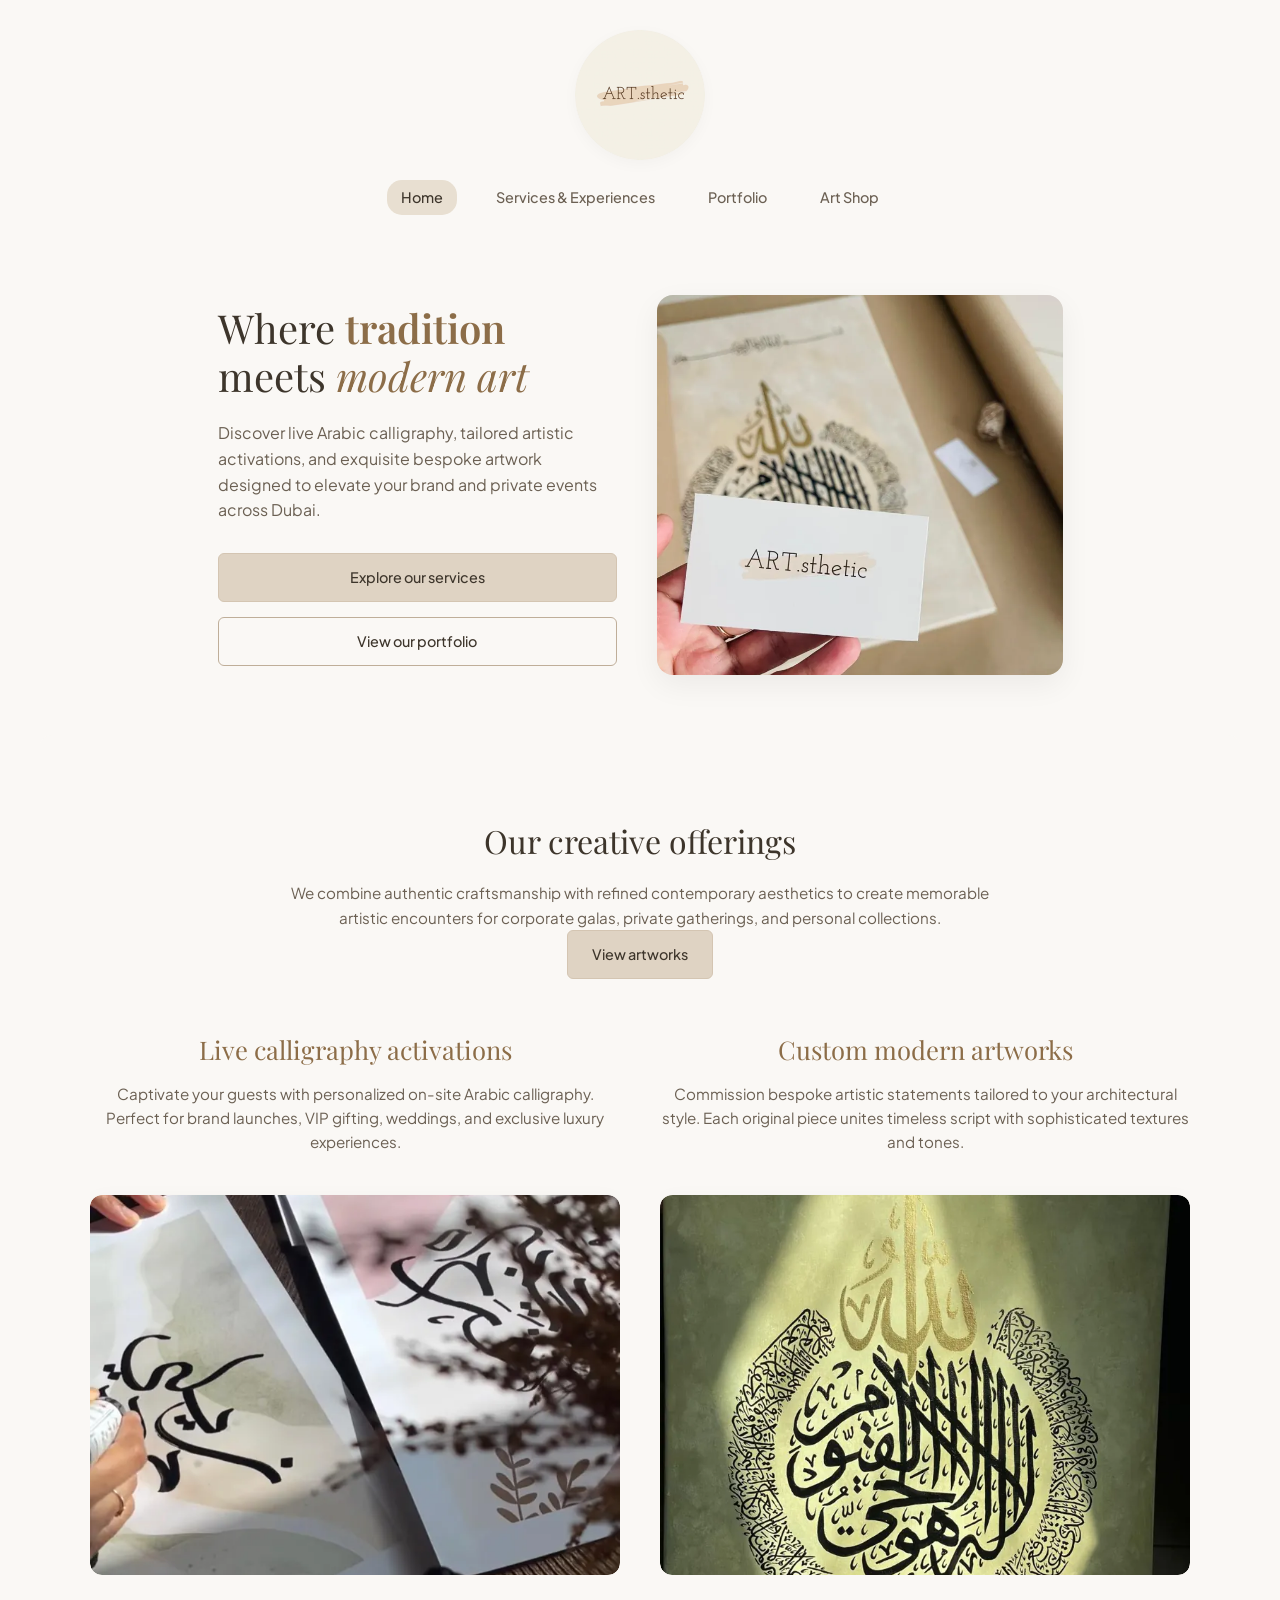
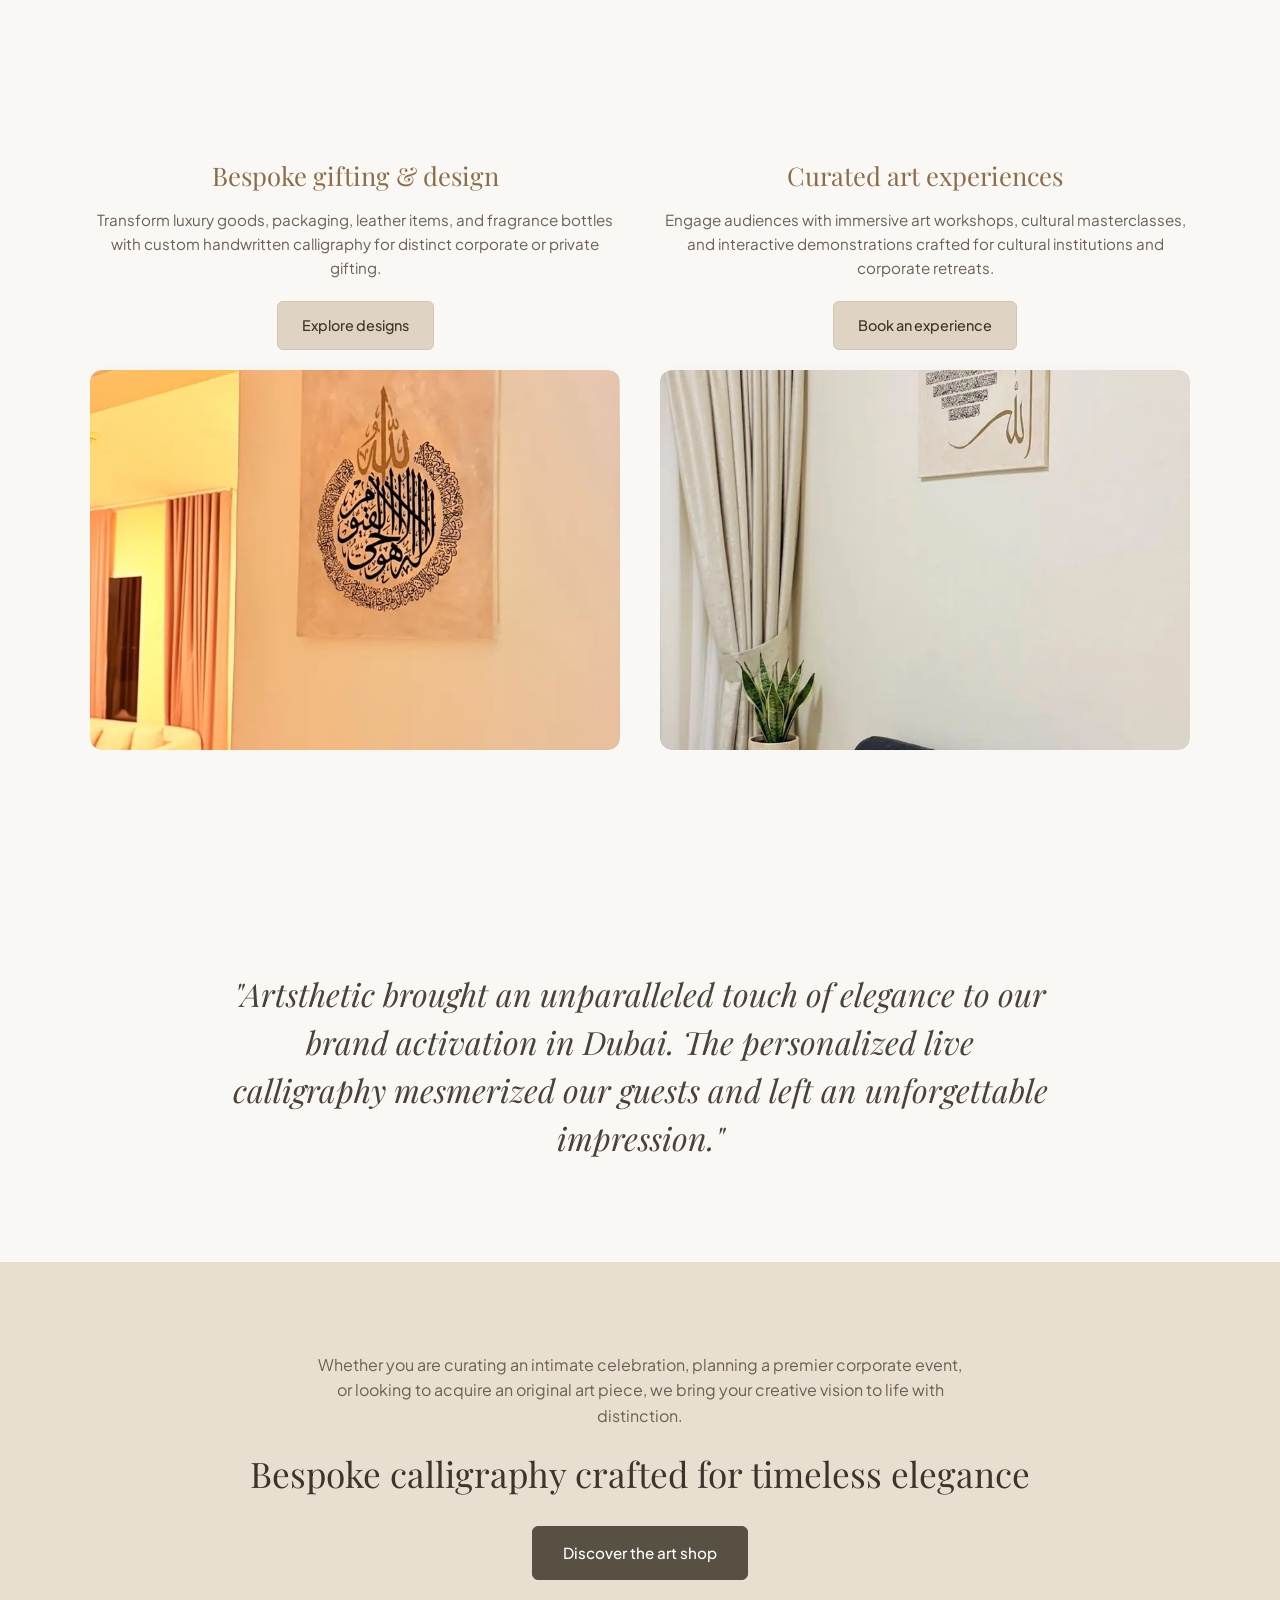
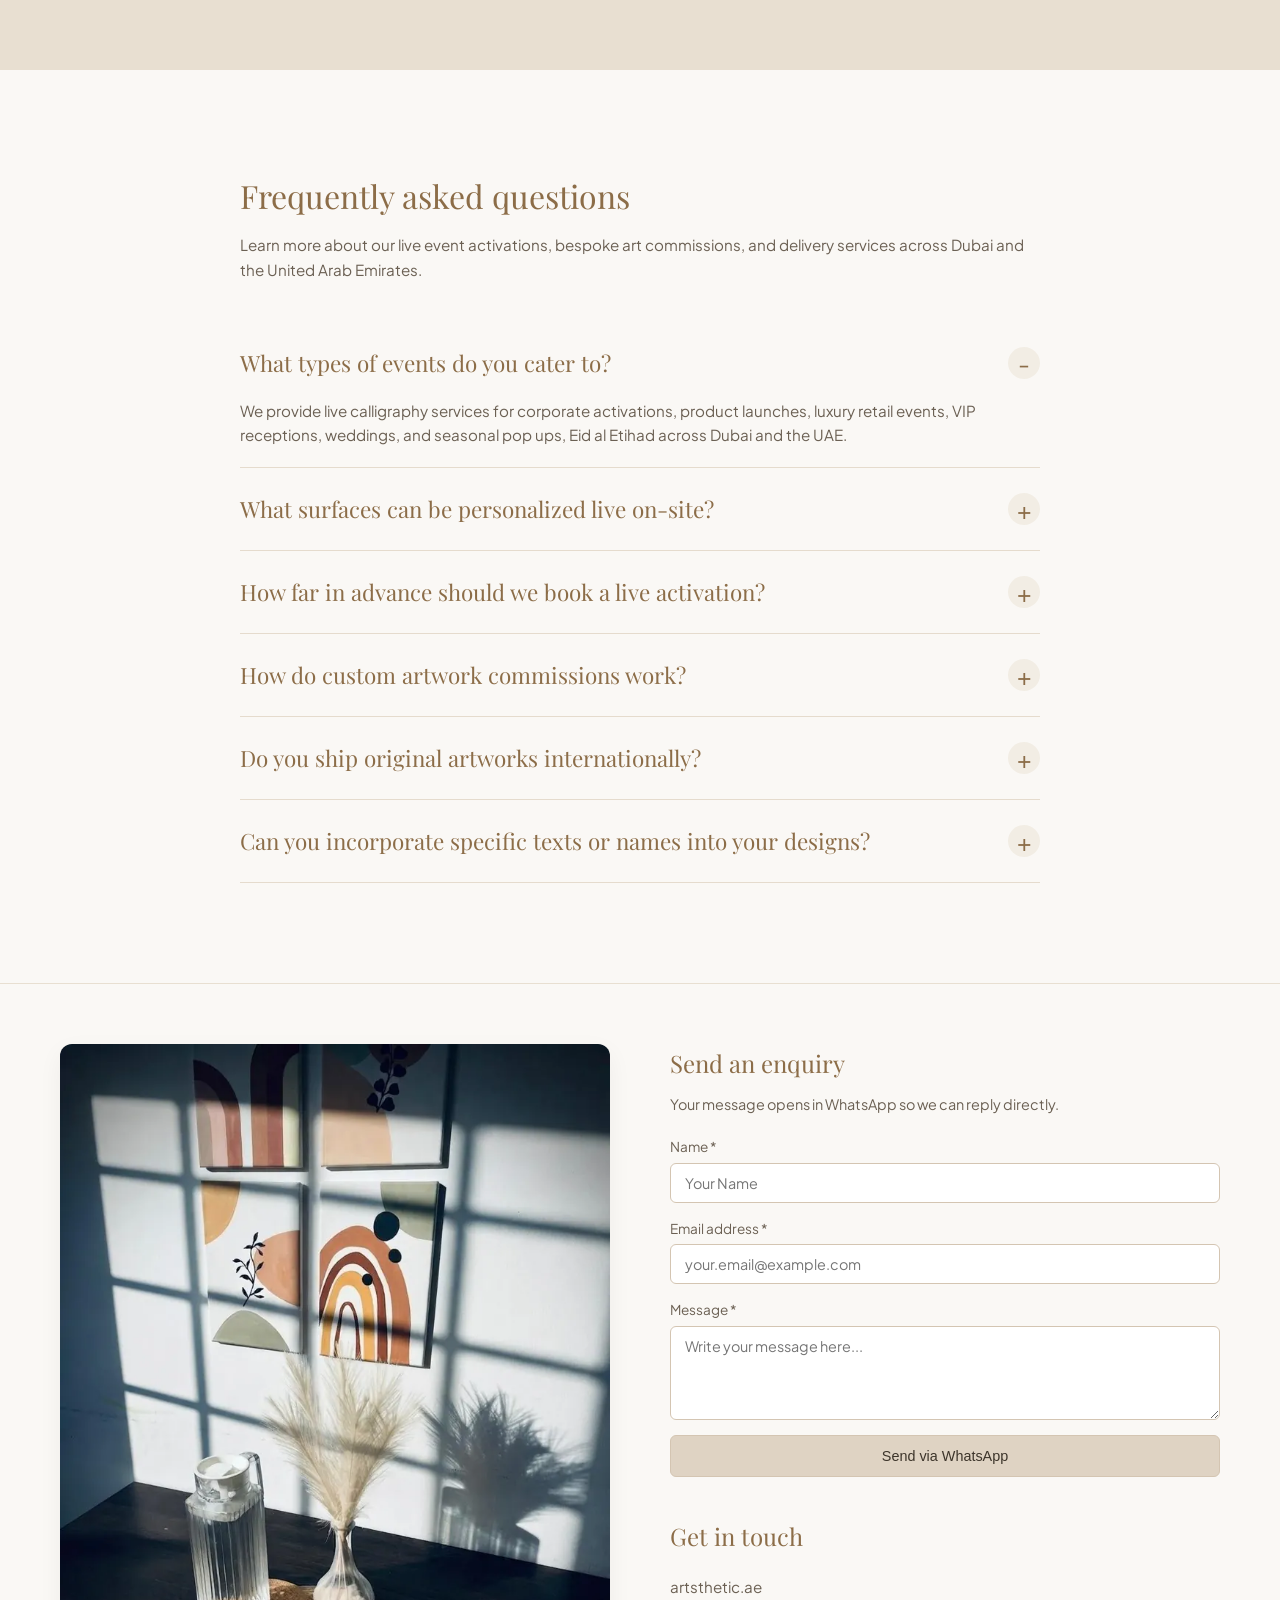
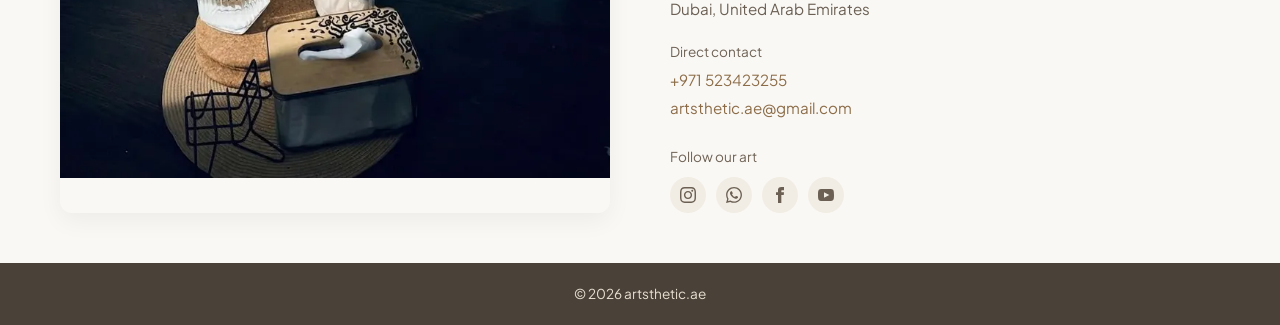
==== commit ed542842: "updates the images" ====
--- a/index.html
+++ b/index.html
@@ -4,11 +4,21 @@
     <meta charset="UTF-8">
     <meta name="viewport" content="width=device-width, initial-scale=1.0">
     <title>ART.sthetic | Arabic Calligraphy & Custom Art</title>
+    <meta name="description" content="Live Arabic calligraphy, bespoke artwork commissions and luxury event activations in Dubai by ART.sthetic.">
+    <link rel="canonical" href="https://aminarazak.github.io/artsthetic.ae/">
+    <meta property="og:type" content="website">
+    <meta property="og:site_name" content="ART.sthetic">
+    <meta property="og:title" content="ART.sthetic | Arabic Calligraphy & Custom Art">
+    <meta property="og:description" content="Live Arabic calligraphy, bespoke artwork commissions and luxury event activations in Dubai by ART.sthetic.">
+    <meta property="og:url" content="https://aminarazak.github.io/artsthetic.ae/">
+    <meta property="og:image" content="https://aminarazak.github.io/artsthetic.ae/images/og-image.jpg">
+    <meta name="twitter:card" content="summary_large_image">
+    <link rel="icon" type="image/png" href="images/favicon.png">
+    <link rel="apple-touch-icon" href="images/apple-touch-icon.png">
+    <link rel="preconnect" href="https://fonts.googleapis.com">
+    <link rel="preconnect" href="https://fonts.gstatic.com" crossorigin>
+    <link href="https://fonts.googleapis.com/css2?family=Playfair+Display:ital,wght@0,400;0,600;1,400&family=Plus+Jakarta+Sans:wght@300;400;500;600&display=swap" rel="stylesheet">
     <link rel="stylesheet" href="style.css">
-    <!-- Google Fonts for clean typography -->
-    <link href="https://fonts.googleapis.com/css2?family=Playfair+Display:ital,wght@0,400;0,600;1,400&family=Plus+Jakarta+Sans:wght@300;400;500&display=swap" rel="stylesheet">
-<!-- FontAwesome Icons CDN -->
-<link rel="stylesheet" href="https://cdnjs.cloudflare.com/ajax/libs/font-awesome/6.4.0/css/all.min.css">
 </head>
 <body>
 
@@ -16,7 +26,7 @@
     <header class="site-header">
         <div class="logo-container">
             <a href="index.html">
-                <img src="images/logo.png" alt="ART.sthetic Logo" class="logo-img">
+                <img src="images/logo.png" alt="ART.sthetic Logo" class="logo-img" width="130" height="130">
             </a>
         </div>
         <button class="nav-toggle" type="button" aria-label="Open menu" aria-expanded="false" aria-controls="main-nav">
@@ -47,7 +57,7 @@
             </div>
             <!-- Right Side: Medium Image -->
             <div class="hero-image-wrapper">
-                <img src="images/image1.jpeg" alt="Arabic Calligraphy Artwork">
+                <img src="images/image1.webp" srcset="images/image1-480.webp 480w, images/image1.webp 750w" sizes="(max-width: 767px) 100vw, 600px" width="750" height="1000" alt="Gold Arabic calligraphy canvas with an ART.sthetic business card" fetchpriority="high" decoding="async">
             </div>
         </div>
     </div>
@@ -60,7 +70,7 @@
     <div class="offerings-text-box">
         <h2>Our creative offerings</h2>
         <p>We combine authentic craftsmanship with refined contemporary aesthetics to create memorable artistic encounters for corporate galas, private gatherings, and personal collections.</p>
-        <a href="services.html" class="btn primary-btn">View artworks</a>
+        <a href="portfolio.html" class="btn primary-btn">View artworks</a>
 
     </div>
 
@@ -74,7 +84,7 @@
                 <p>Captivate your guests with personalized on-site Arabic calligraphy. Perfect for brand launches, VIP gifting, weddings, and exclusive luxury experiences.</p>
             </div>
             <div class="showcase-image-container">
-                <img src="images/image2.jpeg" alt="Live Arabic Calligraphy Artwork">
+                <img src="images/image2.webp" srcset="images/image2-480.webp 480w, images/image2.webp 699w" sizes="(max-width: 767px) 100vw, 600px" width="699" height="1000" alt="Arabic calligraphy being written live on paper" loading="lazy" decoding="async">
             </div>
         </div>
 
@@ -85,7 +95,7 @@
                 <p>Commission bespoke artistic statements tailored to your architectural style. Each original piece unites timeless script with sophisticated textures and tones.</p>
             </div>
             <div class="showcase-image-container">
-                <img src="images/image3.jpeg" alt="Custom Modern Artwork">
+                <img src="images/image3.webp" srcset="images/image3-480.webp 480w, images/image3.webp 750w" sizes="(max-width: 767px) 100vw, 600px" width="750" height="1000" alt="Ayatul Kursi calligraphy canvas in sage and gold" loading="lazy" decoding="async">
             </div>
         </div>
 
@@ -100,10 +110,10 @@
             <div class="showcase-header">
                 <h3>Bespoke gifting & design</h3>
                 <p>Transform luxury goods, packaging, leather items, and fragrance bottles with custom handwritten calligraphy for distinct corporate or private gifting.</p>
-                <a href="services.html" class="btn primary-btn">Explore designs</a>
+                <a href="portfolio.html" class="btn primary-btn">Explore designs</a>
             </div>
             <div class="showcase-image-container">
-                <img src="images/img4.jpeg" alt="Bespoke Gifting and Calligraphy">
+                <img src="images/img4.webp" srcset="images/img4-480.webp 480w, images/img4.webp 818w" sizes="(max-width: 767px) 100vw, 600px" width="818" height="1000" alt="Ayatul Kursi calligraphy canvas in a warmly lit living room" loading="lazy" decoding="async">
             </div>
         </div>
 
@@ -112,10 +122,10 @@
             <div class="showcase-header">
                 <h3>Curated art experiences</h3>
                 <p>Engage audiences with immersive art workshops, cultural masterclasses, and interactive demonstrations crafted for cultural institutions and corporate retreats.</p>
-                <a href="services.html" class="btn primary-btn">Book an experience</a>
+                <a href="https://wa.me/971523423255?text=Hello%20ART.sthetic!%20I%27d%20like%20to%20book%20an%20art%20experience." target="_blank" rel="noopener" class="btn primary-btn">Book an experience</a>
             </div>
             <div class="showcase-image-container">
-                <img src="images/img5.jpeg" alt="Curated Art Experiences">
+                <img src="images/img5.webp" srcset="images/img5-480.webp 480w, images/img5.webp 824w" sizes="(max-width: 767px) 100vw, 600px" width="824" height="1000" alt="Framed Arabic calligraphy hanging above a navy sofa" loading="lazy" decoding="async">
             </div>
         </div>
 
@@ -125,10 +135,7 @@
 <section class="testimonial-section">
     <div class="testimonial-content">
         <blockquote>
-            "Obsessed with this beautiful piece!
-            The colors are even prettier in person, and I'm honestly so in love with how everything comes together.
-            Such a gorgeous statement piece - definitely one of my favorites!
-            Highly recommend if you've been looking for beautiful calligraphy art!"
+            "Artsthetic brought an unparalleled touch of elegance to our brand activation in Dubai. The personalized live calligraphy mesmerized our guests and left an unforgettable impression."
         </blockquote>
     </div>
 </section>
@@ -150,11 +157,11 @@
         </div>
 
         <div class="faq-list">
-            <!-- FAQ Item 1 (Expanded by default as shown in screenshot) -->
+            <!-- FAQ Item 1 (Expanded by default) -->
             <div class="faq-item active">
-                <button class="faq-question">
+                <button class="faq-question" type="button" aria-expanded="true">
                     <span>What types of events do you cater to?</span>
-                    <span class="faq-icon">-</span>
+                    <span class="faq-icon" aria-hidden="true">-</span>
                 </button>
                 <div class="faq-answer">
                     <p>We provide live calligraphy services for corporate activations, product launches, luxury retail events, VIP receptions, weddings, and seasonal pop ups, Eid al Etihad across Dubai and the UAE.</p>
@@ -163,9 +170,9 @@
 
             <!-- FAQ Item 2 -->
             <div class="faq-item">
-                <button class="faq-question">
+                <button class="faq-question" type="button" aria-expanded="false">
                     <span>What surfaces can be personalized live on-site?</span>
-                    <span class="faq-icon">+</span>
+                    <span class="faq-icon" aria-hidden="true">+</span>
                 </button>
                 <div class="faq-answer">
                     <p>We personalize a wide variety of materials including handmade paper, cardstock, leather goods, glass bottles, acrylic blocks, and ceramic items using specialized inks and pens.</p>
@@ -174,19 +181,19 @@
 
             <!-- FAQ Item 3 -->
             <div class="faq-item">
-                <button class="faq-question">
+                <button class="faq-question" type="button" aria-expanded="false">
                     <span>How far in advance should we book a live activation?</span>
-                    <span class="faq-icon">+</span>
+                    <span class="faq-icon" aria-hidden="true">+</span>
                 </button>
                 <div class="faq-answer">
                     <p>We recommend booking at least 2 to 4 weeks in advance to secure your preferred date, especially during peak event seasons and holidays in Dubai.</p>
                 </div>
             </div>
-            <!-- FAQ Item 4 (Expanded by default as shown in screenshot) -->
-            <div class="faq-item active">
-                <button class="faq-question">
+            <!-- FAQ Item 4 -->
+            <div class="faq-item">
+                <button class="faq-question" type="button" aria-expanded="false">
                     <span>How do custom artwork commissions work?</span>
-                    <span class="faq-icon">-</span>
+                    <span class="faq-icon" aria-hidden="true">+</span>
                 </button>
                 <div class="faq-answer">
                     <p>We begin with a consultation to determine your style preferences, canvas dimensions, color palette, and chosen script or poetry. We then prepare design sketches before completing the final artwork.</p>
@@ -195,9 +202,9 @@
 
             <!-- FAQ Item 5 -->
             <div class="faq-item">
-                <button class="faq-question">
+                <button class="faq-question" type="button" aria-expanded="false">
                     <span>Do you ship original artworks internationally?</span>
-                    <span class="faq-icon">+</span>
+                    <span class="faq-icon" aria-hidden="true">+</span>
                 </button>
                 <div class="faq-answer">
                     <p>Yes, we carefully package and ship our original modern artworks and custom pieces to clients both within the UAE and internationally.</p>
@@ -206,9 +213,9 @@
 
             <!-- FAQ Item 6 -->
             <div class="faq-item">
-                <button class="faq-question">
+                <button class="faq-question" type="button" aria-expanded="false">
                     <span>Can you incorporate specific texts or names into your designs?</span>
-                    <span class="faq-icon">+</span>
+                    <span class="faq-icon" aria-hidden="true">+</span>
                 </button>
                 <div class="faq-answer">
                     <p>Absolutely. Every piece can be customized with names, meaningful quotes, poetry, or verses tailored specifically to your personal or corporate requirements.</p>
@@ -231,9 +238,11 @@
 
             if (isActive) {
                 faqItem.classList.remove('active');
+                button.setAttribute('aria-expanded', 'false');
                 button.querySelector('.faq-icon').textContent = '+';
             } else {
                 faqItem.classList.add('active');
+                button.setAttribute('aria-expanded', 'true');
                 button.querySelector('.faq-icon').textContent = '-';
             }
         });
@@ -245,15 +254,16 @@
         
         <!-- Left Side: Aesthetic Image Showcase -->
         <div class="footer-image-side">
-            <img src="images/image7.jpeg" alt="Artsthetic Gallery Showcase">
+            <img src="images/image7.webp" srcset="images/image7-480.webp 480w, images/image7.webp 750w" sizes="(max-width: 767px) 100vw, 600px" width="750" height="1000" alt="Boho abstract canvases in window light with dried pampas" loading="lazy" decoding="async">
         </div>
 
         <!-- Right Side: Forms, Contact info & Map -->
         <div class="footer-content-side">
             
-            <!-- Add Comment Form Section -->
+            <!-- Enquiry Form Section (opens WhatsApp) -->
             <div class="footer-block">
-                <h3>Add comment</h3>
+                <h3>Send an enquiry</h3>
+                <p class="form-note">Your message opens in WhatsApp so we can reply directly.</p>
                 <form class="comment-form" onsubmit="sendToWhatsApp(event)">
                     <div class="form-group">
                         <label for="name">Name *</label>
@@ -270,13 +280,9 @@
                         <textarea id="message" rows="4" required placeholder="Write your message here..."></textarea>
                     </div>
                 
-                    <button type="submit" class="btn primary-btn submit-btn">Submit comment</button>
+                    <button type="submit" class="btn primary-btn submit-btn">Send via WhatsApp</button>
                 </form>
             </div>
-
-            <!-- Comments List Placeholder -->
-            
-            
 
             <!-- Get In Touch Info -->
             <div class="footer-block">
@@ -295,19 +301,19 @@
                     <p>Follow our art</p>
                     <div class="social-icons">
                     <!-- Instagram -->
-                    <a href="https://instagram.com/art.sthetic.ae" target="_blank" class="social-icon" aria-label="Instagram">
+                    <a href="https://instagram.com/art.sthetic.ae" target="_blank" rel="noopener" class="social-icon" aria-label="Instagram">
                         <svg width="16" height="16" fill="currentColor" viewBox="0 0 24 24"><path d="M12 2.163c3.204 0 3.584.012 4.85.07 3.252.148 4.771 1.691 4.919 4.919.058 1.265.069 1.645.069 4.849 0 3.205-.012 3.584-.069 4.849-.149 3.225-1.664 4.771-4.919 4.919-1.266.058-1.644.07-4.85.07-3.204 0-3.584-.012-4.849-.07-3.26-.149-4.771-1.699-4.919-4.92-.058-1.265-.07-1.644-.07-4.849 0-3.204.013-3.583.07-4.849.149-3.227 1.664-4.771 4.919-4.919 1.266-.057 1.645-.069 4.849-.069zm0-2.163c-3.259 0-3.667.014-4.947.072-4.358.2-6.78 2.618-6.98 6.98-.059 1.281-.073 1.689-.073 4.948 0 3.259.014 3.668.072 4.948.2 4.358 2.618 6.78 6.98 6.98 1.281.058 1.689.072 4.948.072 3.259 0 3.668-.014 4.948-.072 4.354-.2 6.782-2.618 6.979-6.98.059-1.28.073-1.689.073-4.948 0-3.259-.014-3.667-.072-4.947-.196-4.354-2.617-6.78-6.979-6.98-1.281-.059-1.69-.073-4.949-.073zm0 5.838c-3.403 0-6.162 2.759-6.162 6.162s2.759 6.163 6.162 6.163 6.162-2.759 6.162-6.163c0-3.403-2.759-6.162-6.162-6.162zm0 10.162c-2.209 0-4-1.79-4-4 0-2.209 1.791-4 4-4s4 1.791 4 4c0 2.21-1.791 4-4 4zm6.406-11.845c-.796 0-1.441.645-1.441 1.44s.645 1.44 1.441 1.44c.795 0 1.439-.645 1.439-1.44s-.644-1.44-1.439-1.44z"/></svg>
                     </a>
                     <!-- WhatsApp -->
-                    <a href="https://wa.me/971523423255" target="_blank" class="social-icon" aria-label="WhatsApp">
+                    <a href="https://wa.me/971523423255" target="_blank" rel="noopener" class="social-icon" aria-label="WhatsApp">
                         <svg width="16" height="16" fill="currentColor" viewBox="0 0 24 24"><path d="M.057 24l1.687-6.163c-1.041-1.804-1.588-3.849-1.587-5.946.003-6.556 5.338-11.891 11.893-11.891 3.181.001 6.167 1.24 8.413 3.488 2.245 2.248 3.481 5.236 3.48 8.414-.003 6.557-5.338 11.892-11.893 11.892-1.99-.001-3.951-.5-5.688-1.448l-6.305 1.654zm6.597-3.807c1.676.995 3.276 1.591 5.392 1.592 5.448 0 9.886-4.434 9.889-9.885.002-5.462-4.415-9.89-9.881-9.892-5.452 0-9.887 4.434-9.889 9.884-.001 2.225.651 3.891 1.746 5.634l-.999 3.648 3.742-.981zm11.387-5.464c-.074-.124-.272-.198-.57-.347-.297-.149-1.758-.868-2.031-.967-.272-.099-.47-.149-.669.149-.198.297-.768.967-.941 1.165-.173.198-.347.223-.644.074-.297-.149-1.255-.462-2.39-1.475-.883-.788-1.48-1.761-1.653-2.059-.173-.297-.018-.458.13-.606.134-.133.297-.347.446-.521.151-.172.2-.296.3-.495.099-.198.05-.372-.025-.521-.075-.148-.669-1.611-.916-2.206-.242-.579-.487-.501-.669-.51l-.57-.01c-.198 0-.52.074-.792.372s-1.04 1.016-1.04 2.479 1.065 2.876 1.213 3.074c.149.198 2.095 3.2 5.076 4.487.709.306 1.263.489 1.694.626.712.226 1.36.194 1.872.118.571-.085 1.758-.719 2.006-1.413.248-.695.248-1.29.173-1.414z"/></svg>
                     </a>
                     <!-- Facebook -->
-                    <a href="https://www.facebook.com/share/1EHKfUYZZa/?mibextid=wwXIfr" target="_blank" class="social-icon" aria-label="Facebook">
+                    <a href="https://www.facebook.com/share/1EHKfUYZZa/?mibextid=wwXIfr" target="_blank" rel="noopener" class="social-icon" aria-label="Facebook">
                         <svg width="16" height="16" fill="currentColor" viewBox="0 0 24 24"><path d="M9 8h-3v4h3v12h5v-12h3.642l.358-4h-4v-1.667c0-.955.192-1.333 1.115-1.333h2.885v-5h-3.808c-3.596 0-5.192 1.583-5.192 4.615v3.385z"/></svg>
                     </a>
                     <!-- YouTube -->
-                    <a href="https://youtube.com/@amina-d4s2t?si=42t1UaNTRmc-JdF9" target="_blank" class="social-icon" aria-label="YouTube">
+                    <a href="https://youtube.com/@amina-d4s2t?si=42t1UaNTRmc-JdF9" target="_blank" rel="noopener" class="social-icon" aria-label="YouTube">
                         <svg width="16" height="16" fill="currentColor" viewBox="0 0 24 24"><path d="M19.615 3.184c-3.604-.246-11.631-.245-15.23 0-3.897.266-4.356 2.62-4.385 8.816.029 6.185.484 8.549 4.385 8.816 3.6.245 11.626.246 15.23 0 3.897-.266 4.356-2.62 4.385-8.816-.029-6.185-.484-8.549-4.385-8.816zm-10.615 12.816v-8l8 3.993-8 4.007z"/></svg>
                     </a>
                 </div>
@@ -332,7 +338,7 @@
         var message = document.getElementById('message').value;
         
         var phoneNumber = "971523423255"; // Your Dubai contact number
-        var text = "Hello ART.sthetic! New comment/inquiry from website:\n\n" +
+        var text = "Hello ART.sthetic! New enquiry from the website:\n\n" +
                    "Name: " + name + "\n" +
                    "Email: " + email + "\n" +
                    "Message: " + message;
--- a/style.css
+++ b/style.css
@@ -61,47 +61,6 @@
 .main-nav a.active, .main-nav a:hover {
     background-color: #e8dfd1;
     color: #3d352b;
-}
-
-/* Hero Section */
-.hero-section {
-    display: flex;
-    flex-direction: column;
-    padding: 40px 20px;
-    gap: 30px;
-    max-width: 1200px;
-    margin: 0 auto;
-}
-
-.hero-content h1 {
-    font-family: 'Playfair Display', serif;
-    font-size: 2.5rem;
-    font-weight: 400;
-    color: #3d352b;
-    line-height: 1.2;
-    margin-bottom: 20px;
-}
-
-.hero-content h1 span {
-    font-weight: 600;
-    color: #8c6d48; /* Warm bronze accent */
-}
-
-.hero-content h1 em {
-    font-style: italic;
-    font-weight: 400;
-}
-
-.hero-content p {
-    font-size: 0.95rem;
-    color: #6b6053;
-    margin-bottom: 25px;
-}
-
-.hero-buttons {
-    display: flex;
-    flex-direction: column;
-    gap: 12px;
 }
 
 .btn {
@@ -135,19 +94,6 @@
     background-color: #f2ede4;
 }
 
-.hero-image-container {
-    width: 100%;
-    border-radius: 12px;
-    overflow: hidden;
-    box-shadow: 0 8px 25px rgba(0,0,0,0.05);
-}
-
-.hero-img {
-    width: 100%;
-    height: auto;
-    display: block;
-}
-
 /* Creative Offerings Intro Box */
 .offerings-text-box {
     max-width: 700px;
@@ -284,13 +230,6 @@
 .cta-content {
     max-width: 800px;
     margin: 0 auto;
-}
-
-.cta-content p {
-    font-size: 0.95rem;
-    color: #6b6053;
-    line-height: 1.6;
-    margin-bottom: 25px;
 }
 
 .cta-content h2 {
@@ -386,7 +325,7 @@
 .faq-icon {
     font-family: 'Plus Jakarta Sans', sans-serif;
     font-size: 1.5rem;
-    color: #bfae99;
+    color: #8c6d48;
     background-color: #f2ede4;
     width: 32px;
     height: 32px;
@@ -511,12 +450,6 @@
     border-color: #8c6d48;
 }
 
-.no-comments {
-    font-size: 0.9rem;
-    color: #8c7f70;
-    font-style: italic;
-}
-
 /* Contact Details */
 .company-address, .company-tagline {
     font-size: 0.95rem;
@@ -530,7 +463,7 @@
 
 .contact-label {
     font-size: 0.85rem;
-    color: #8c7f70;
+    color: #6f6355;
     margin-bottom: 5px;
 }
 
@@ -554,7 +487,7 @@
 
 .social-follow p {
     font-size: 0.85rem;
-    color: #8c7f70;
+    color: #6f6355;
     margin-bottom: 10px;
 }
 
@@ -580,21 +513,6 @@
 .social-icon:hover {
     background-color: #8c6d48;
     color: #ffffff;
-}
-
-/* Map Preview */
-.map-container {
-    width: 100%;
-    border-radius: 12px;
-    overflow: hidden;
-    box-shadow: 0 4px 15px rgba(0,0,0,0.03);
-}
-
-.map-container img {
-    width: 100%;
-    height: 220px;
-    object-fit: cover;
-    display: block;
 }
 
 /* Copyright Bar */
@@ -673,19 +591,6 @@
     line-height: 1.6;
 }
 
-.services-image-container {
-    width: 100%;
-    border-radius: 12px;
-    overflow: hidden;
-    box-shadow: 0 8px 25px rgba(0,0,0,0.05);
-    background-color: #faf8f5;
-}
-
-.services-image-container img {
-    width: 100%;
-    height: auto;
-    display: block;
-}
 /* Fix logo positioning specifically on inner pages */
 .site-header .logo-container a {
     display: flex;
@@ -749,6 +654,11 @@
 }
 /* Hero Section Side-by-Side Layout */
 .hero-section {
+    display: flex;
+    flex-direction: column;
+    gap: 30px;
+    max-width: 1200px;
+    margin: 0 auto;
     padding: 60px 20px;
     background-color: #faf8f5;
 }
@@ -779,11 +689,13 @@
 }
 
 .hero-content h1 span {
-    color: #8c6d48;
+    font-weight: 600;
+    color: #8c6d48; /* Warm bronze accent */
 }
 
 .hero-content h1 em {
     font-style: italic;
+    font-weight: 400;
     color: #8c6d48;
 }
 
@@ -796,6 +708,7 @@
 
 .hero-buttons {
     display: flex;
+    flex-direction: column;
     gap: 15px;
     flex-wrap: wrap;
 }
@@ -981,21 +894,6 @@
     line-height: 1.7;
 }
 
-.portfolio-intro-image {
-    width: 100%;
-    height: 320px;
-    border-radius: 12px;
-    overflow: hidden;
-    background-color: #ffffff;
-}
-
-.portfolio-intro-image img {
-    width: 100%;
-    height: 100%;
-    object-fit: cover;
-    display: block;
-}
-
 /* Desktop Side-by-Side Layout */
 @media (min-width: 900px) {
     .portfolio-intro-card {
@@ -1010,17 +908,6 @@
         max-width: 500px;
     }
 
-    .portfolio-intro-image {
-        width: 45%;
-        height: 350px;
-    }
-}
-
-.portfolio-header h2 {
-    font-family: 'Playfair Display', serif;
-    font-size: 2.5rem;
-    color: #3d352b;
-    font-weight: 400;
 }
 
 .portfolio-grid-section {
@@ -1038,6 +925,7 @@
     margin-bottom: 40px;
 }
 
+.section-title-box h2,
 .section-title-box h3 {
     font-family: 'Playfair Display', serif;
     font-size: 1.8rem;
@@ -1237,6 +1125,7 @@
     overflow: hidden;
     box-shadow: 0 4px 20px rgba(0, 0, 0, 0.03);
     margin-top: 30px;
+    overflow-x: auto;
 }
 
 .pricing-table {
@@ -1283,7 +1172,7 @@
 }
 
 .pricing-table td:last-child {
-    color: #8c6d48;
+    color: #725738;
     font-weight: 500;
 }
 /* Packaging Image Grid - Full Image Visibility */
@@ -1470,7 +1359,7 @@
 .artwork-price {
     font-size: 1.25rem;
     font-weight: 600;
-    color: #8c6d48;
+    color: #725738;
 }
 
 .artwork-sale-details .btn.primary-btn {
@@ -1498,10 +1387,7 @@
 /* Small-screen refinements */
 img {
     max-width: 100%;
-}
-
-.pricing-table-wrapper {
-    overflow-x: auto;
+    height: auto;
 }
 
 @media (max-width: 600px) {
@@ -1670,3 +1556,23 @@
         overflow: hidden;
     }
 }
+
+/* Category header rows inside the pricing table body */
+.pricing-table tbody tr.table-category-header,
+.pricing-table tbody tr.table-category-header:hover {
+    background-color: #e8dfd1;
+}
+
+/* Enquiry form note */
+.form-note {
+    font-size: 0.9rem;
+    color: #6b6053;
+    margin: -10px 0 20px;
+}
+
+/* Visible keyboard focus */
+a:focus-visible,
+button:focus-visible {
+    outline: 2px solid #8c6d48;
+    outline-offset: 2px;
+}
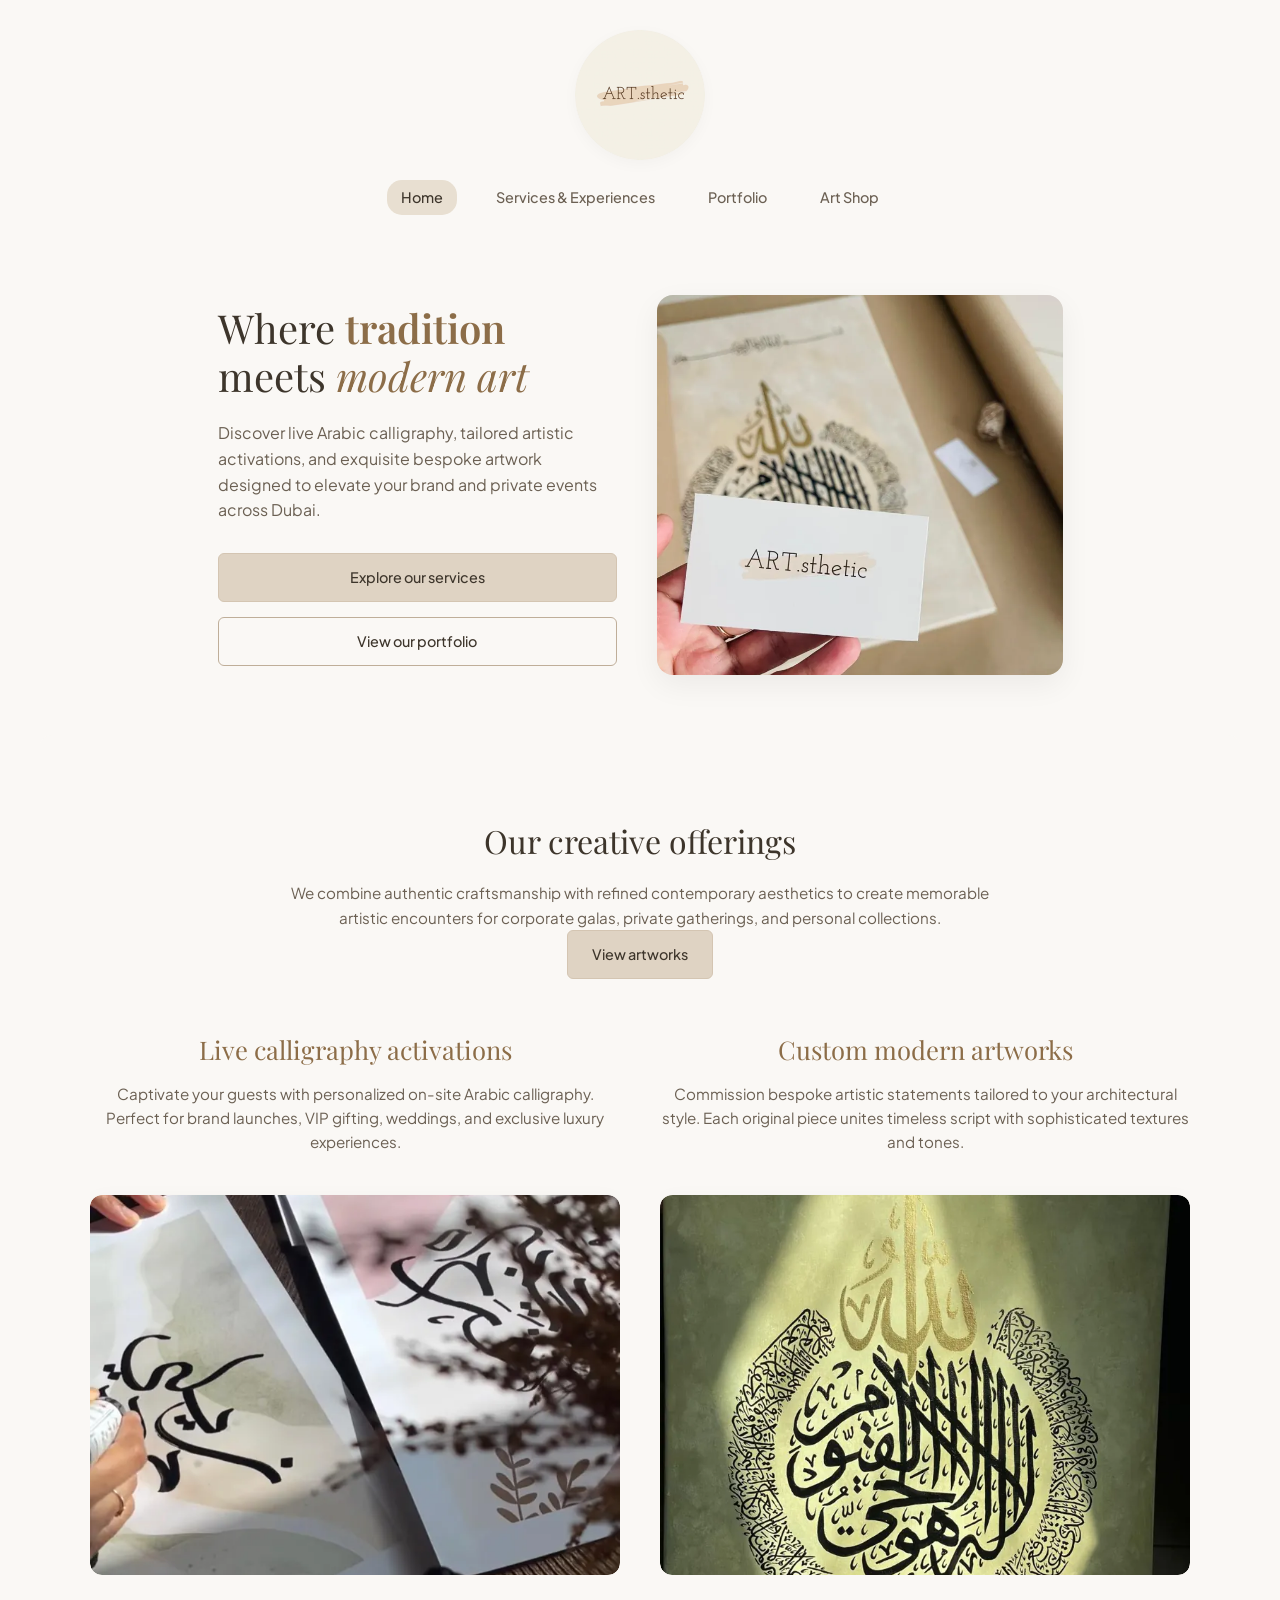
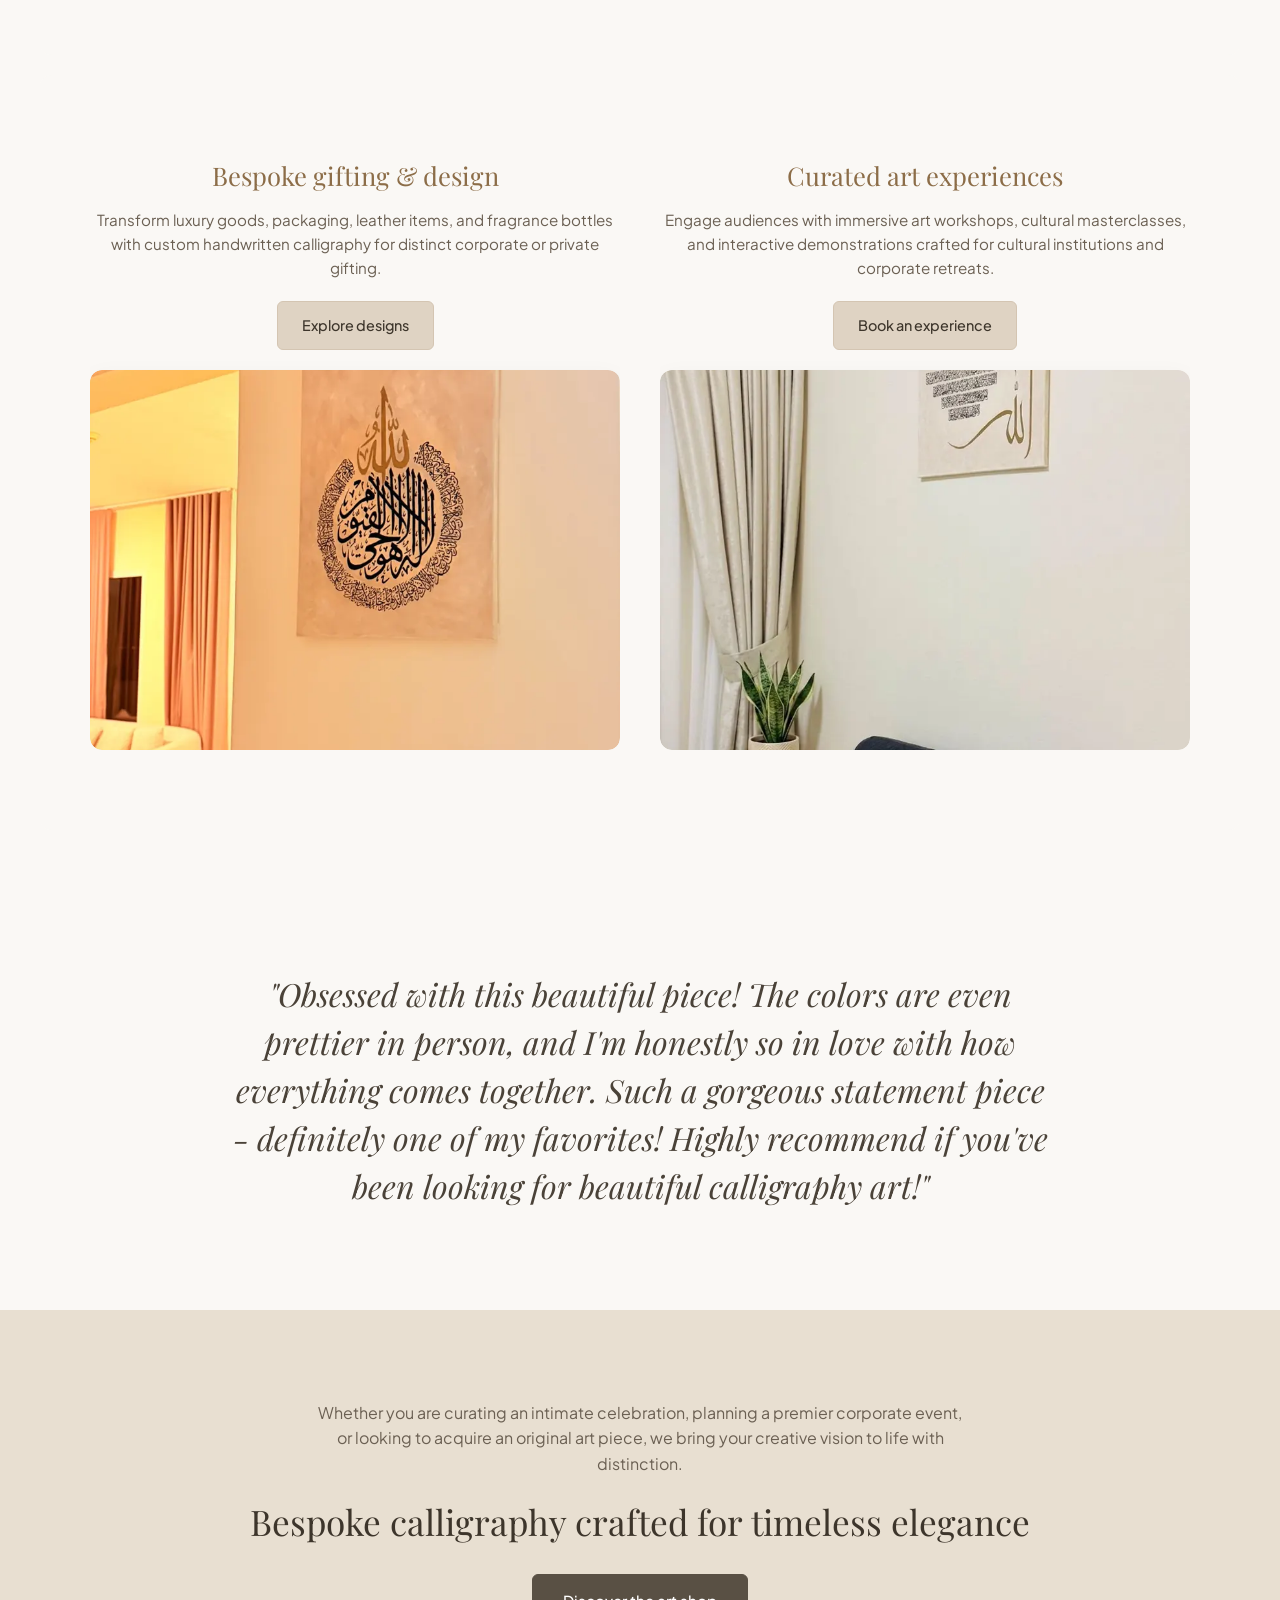
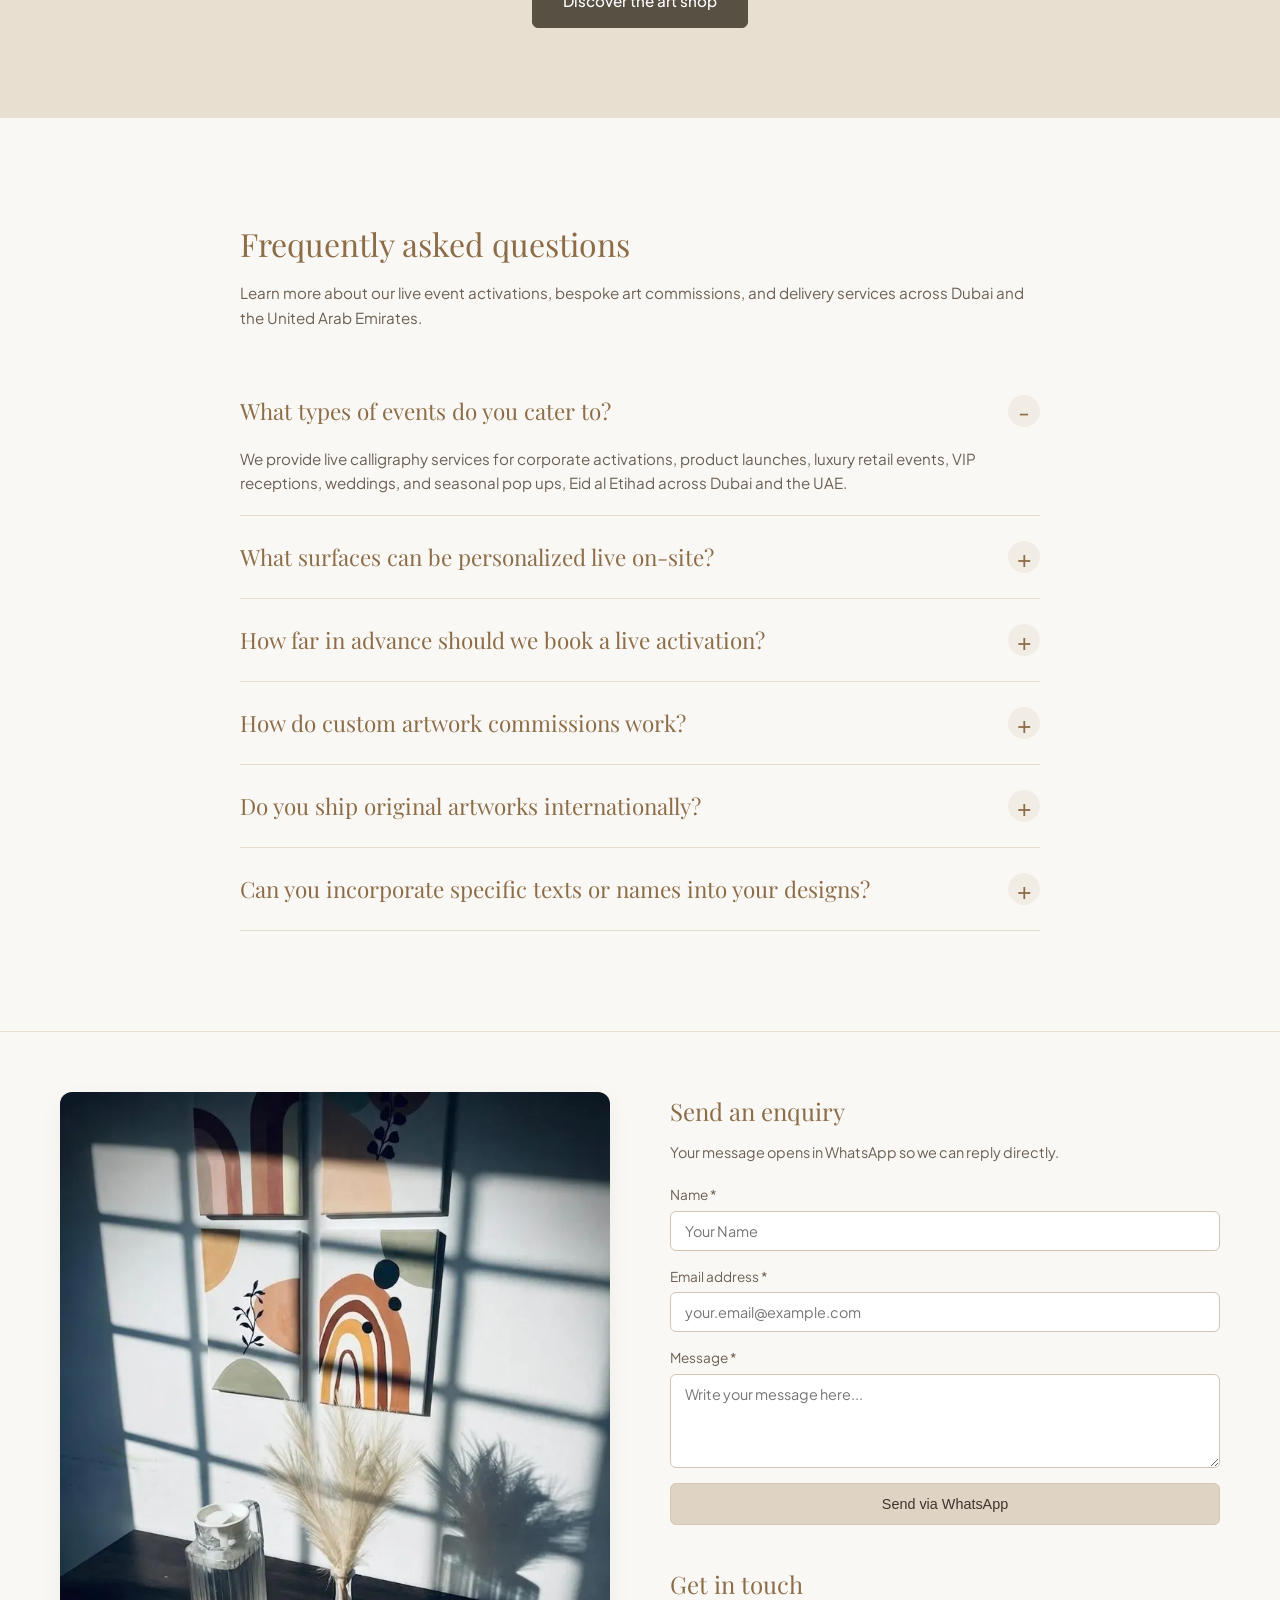
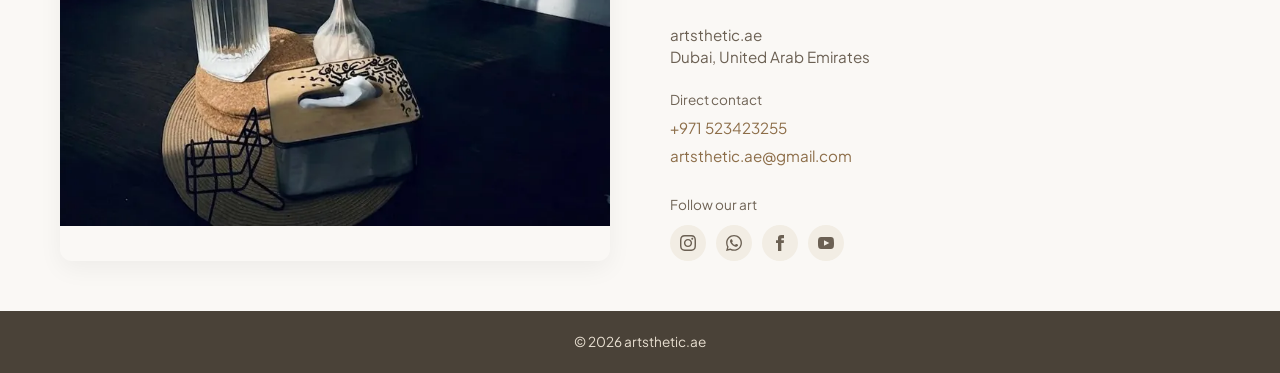
==== commit 918769c6: "Merge remote-tracking branch 'upstream'" ====
--- a/index.html
+++ b/index.html
@@ -135,7 +135,10 @@
 <section class="testimonial-section">
     <div class="testimonial-content">
         <blockquote>
-            "Artsthetic brought an unparalleled touch of elegance to our brand activation in Dubai. The personalized live calligraphy mesmerized our guests and left an unforgettable impression."
+            "Obsessed with this beautiful piece!
+            The colors are even prettier in person, and I'm honestly so in love with how everything comes together.
+            Such a gorgeous statement piece - definitely one of my favorites!
+            Highly recommend if you've been looking for beautiful calligraphy art!"
         </blockquote>
     </div>
 </section>
@@ -284,6 +287,7 @@
                 </form>
             </div>
 
+            <!-- Comments List Placeholder -->
             <!-- Get In Touch Info -->
             <div class="footer-block">
                 <h3>Get in touch</h3>
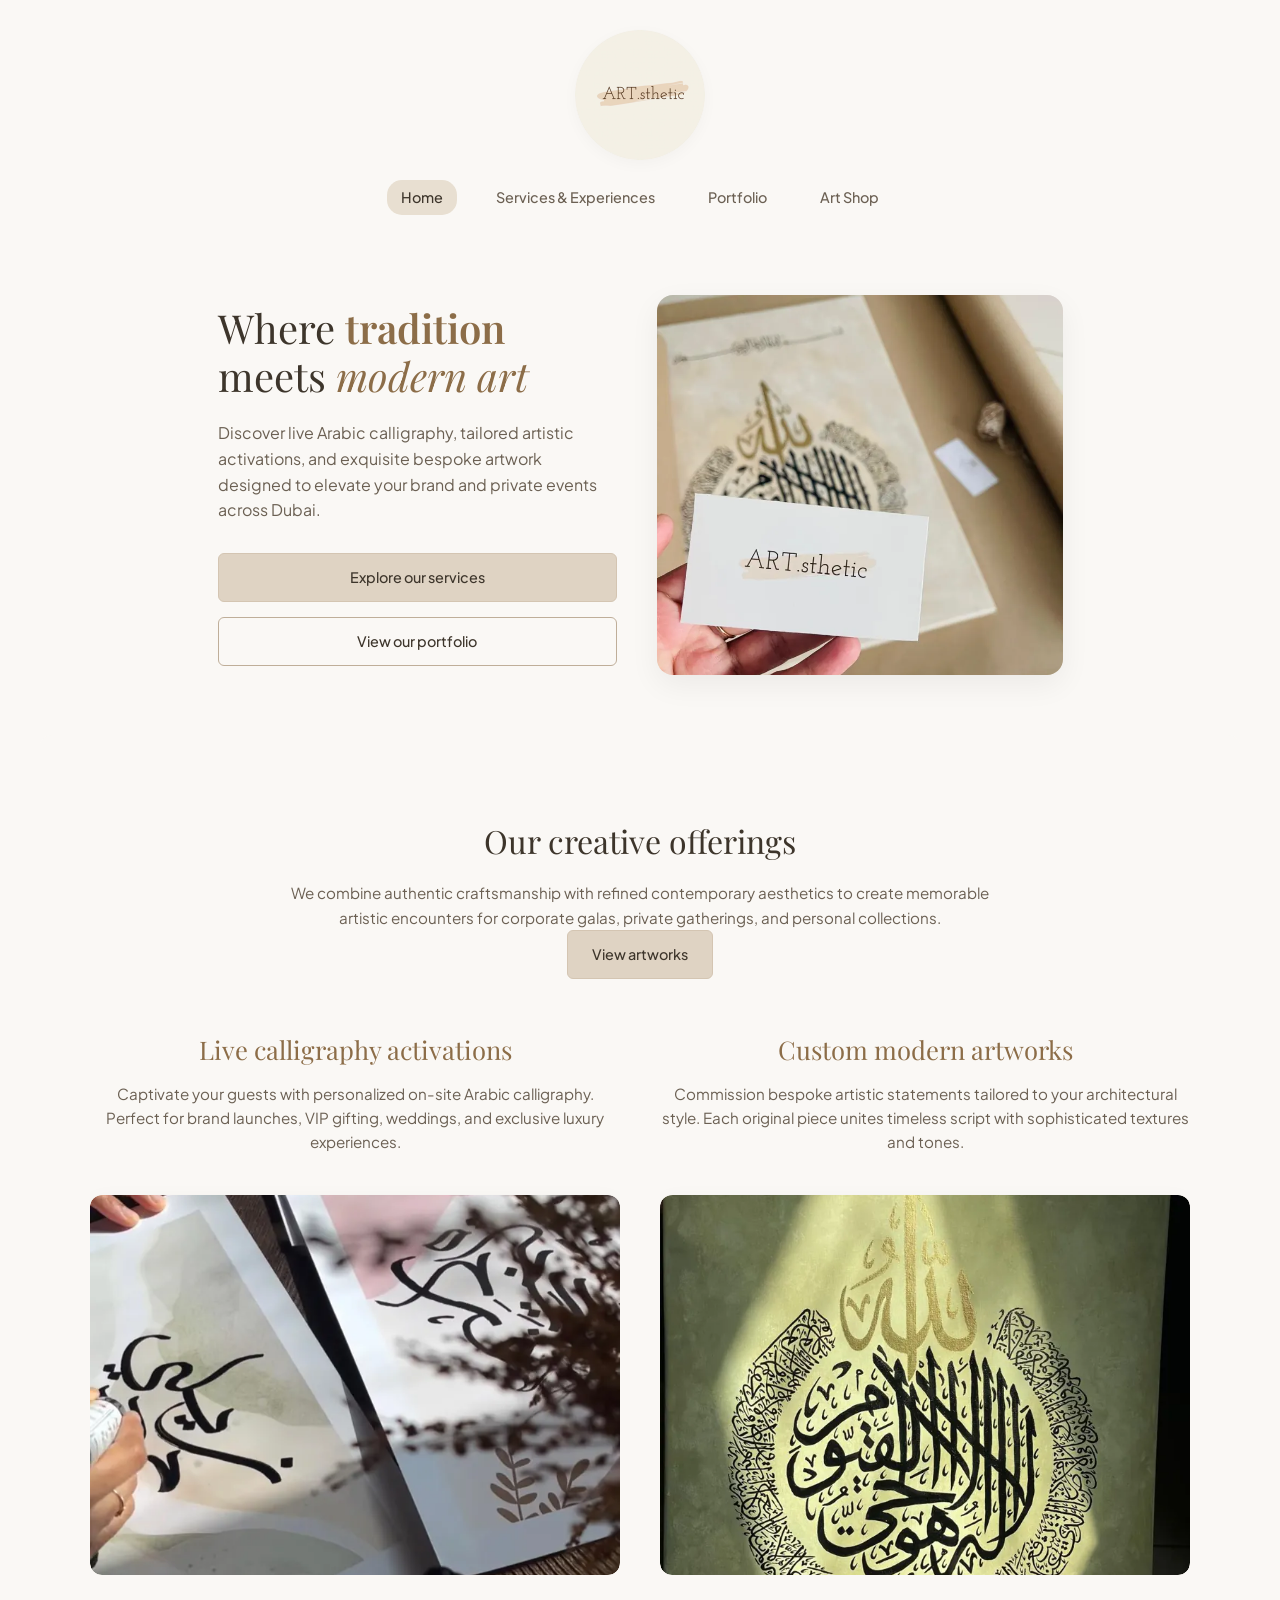
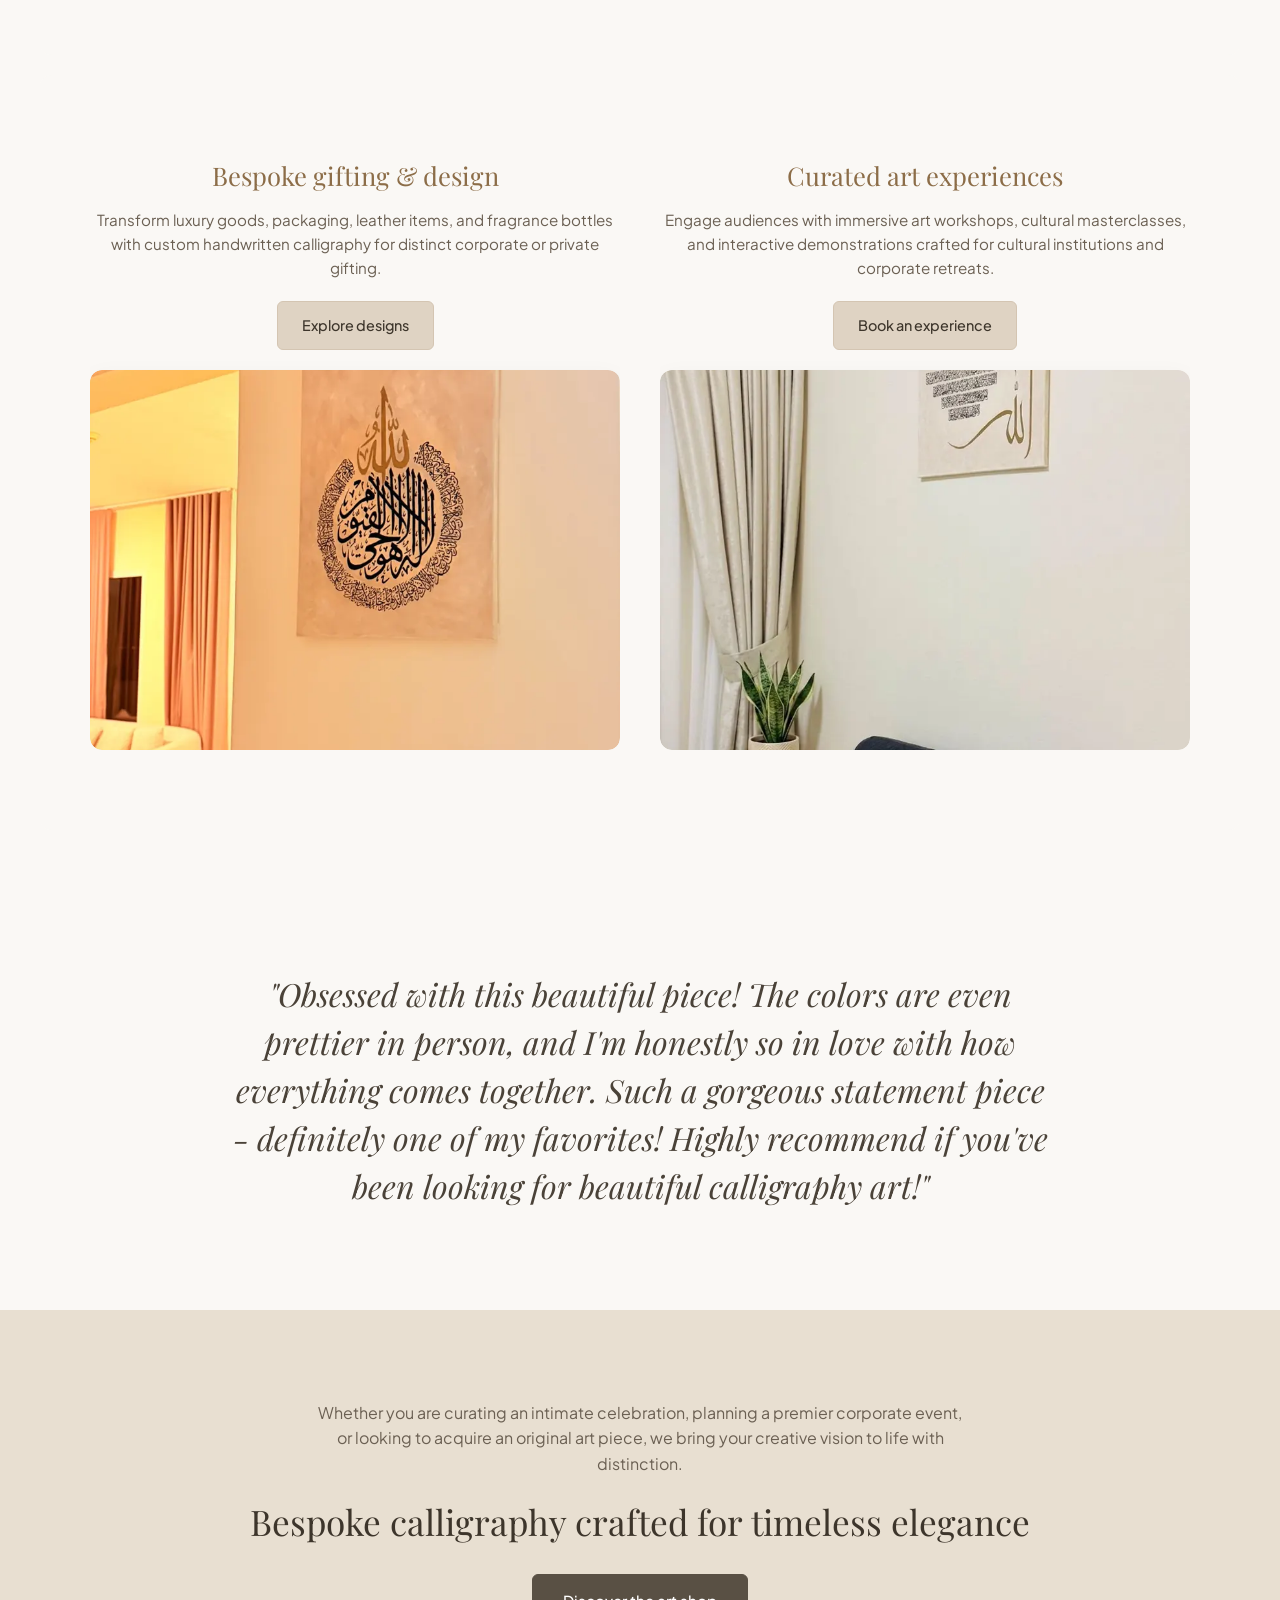
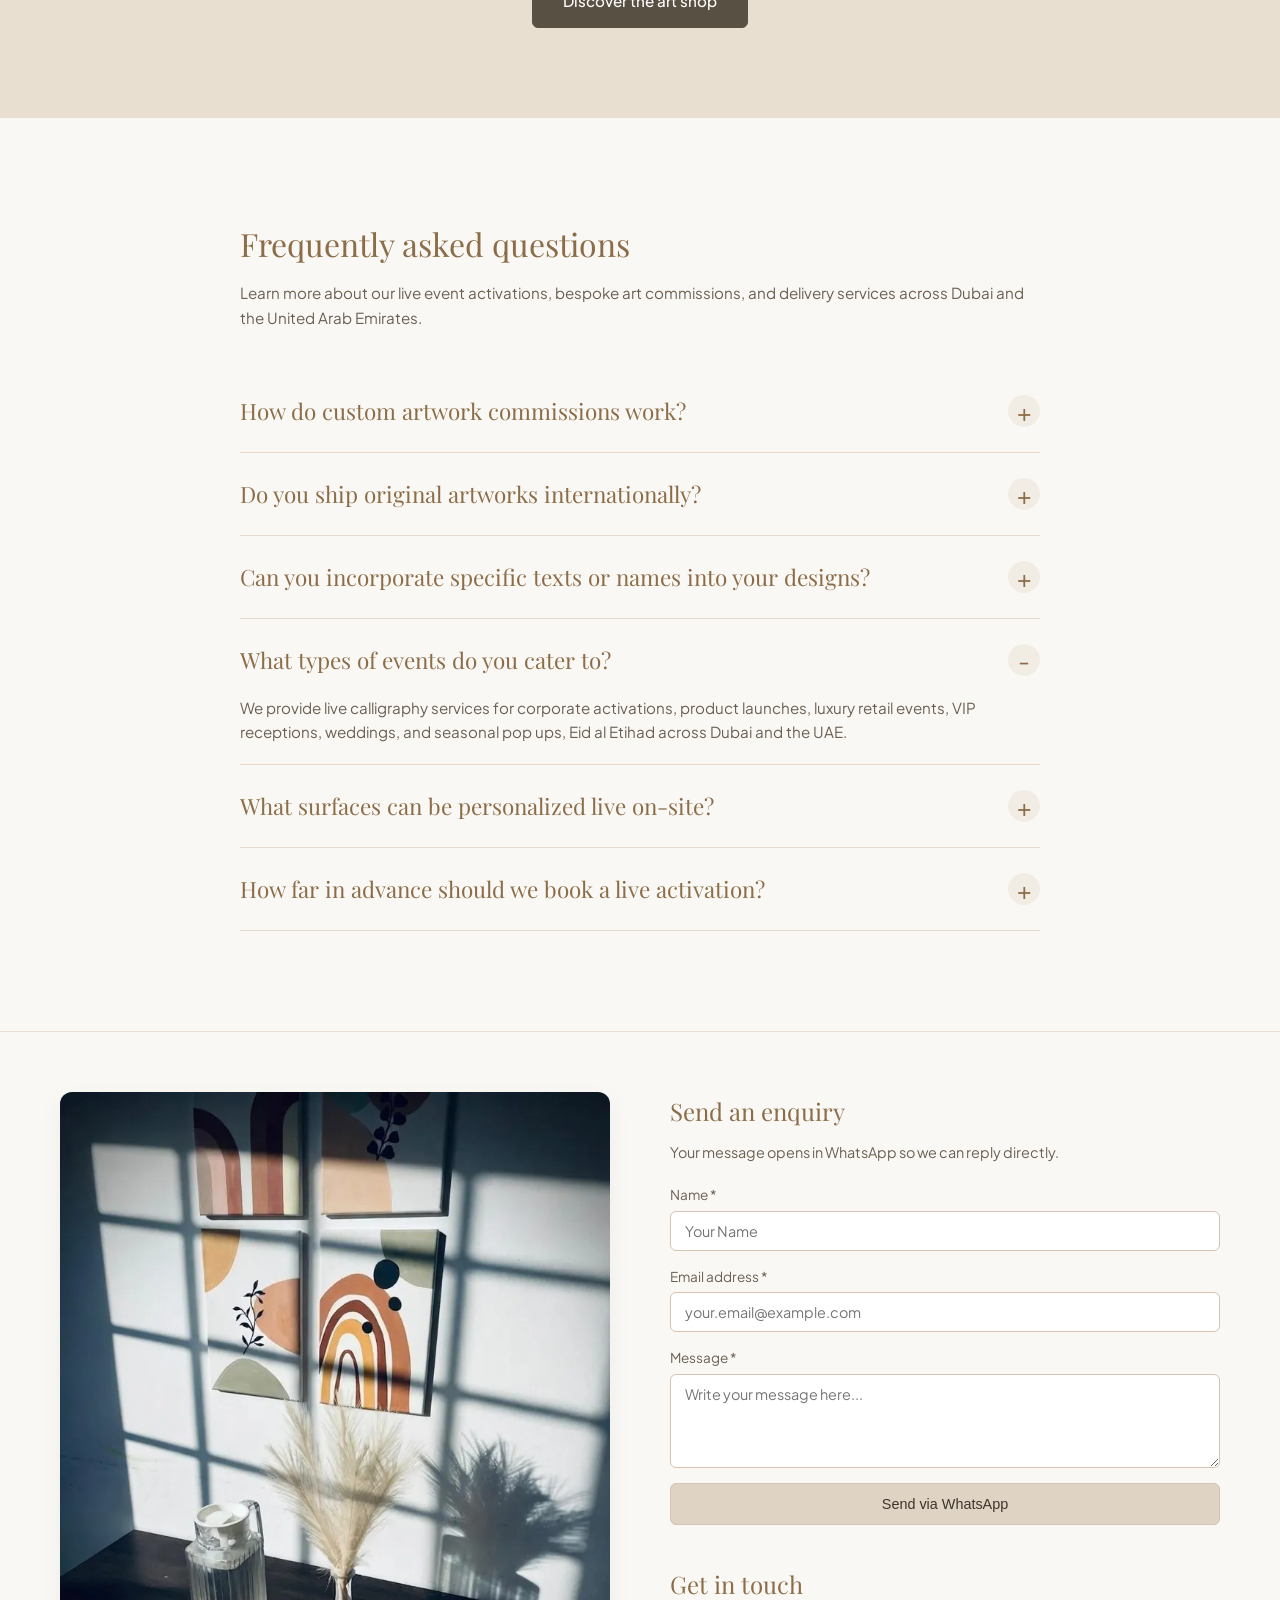
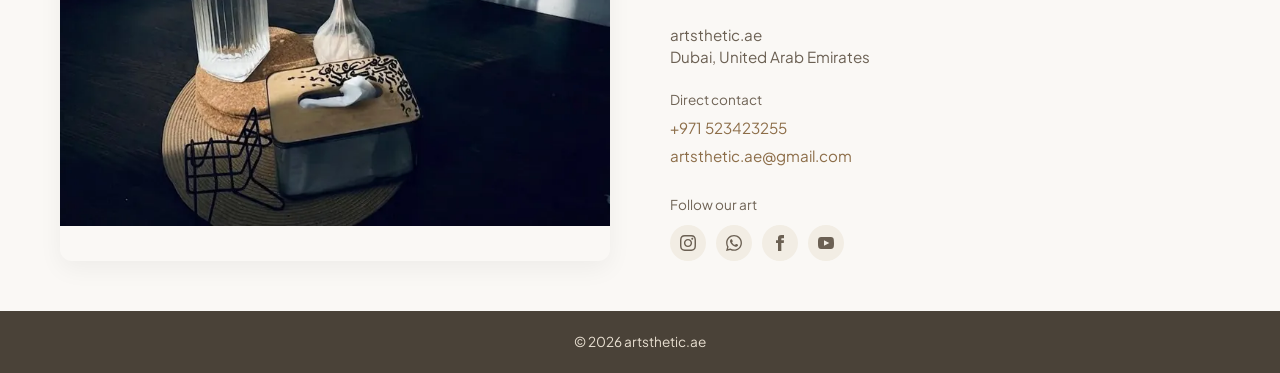
==== commit 435c7815: "Update index.html" ====
--- a/index.html
+++ b/index.html
@@ -161,6 +161,38 @@
 
         <div class="faq-list">
             <!-- FAQ Item 1 (Expanded by default) -->
+            <div class="faq-item">
+                <button class="faq-question" type="button" aria-expanded="false">
+                    <span>How do custom artwork commissions work?</span>
+                    <span class="faq-icon" aria-hidden="true">+</span>
+                </button>
+                <div class="faq-answer">
+                    <p>We begin with a consultation to determine your style preferences, canvas dimensions, color palette, and chosen script or poetry. We then prepare design sketches before completing the final artwork.</p>
+                </div>
+            </div>
+
+            <!-- FAQ Item 2 -->
+            <div class="faq-item">
+                <button class="faq-question" type="button" aria-expanded="false">
+                    <span>Do you ship original artworks internationally?</span>
+                    <span class="faq-icon" aria-hidden="true">+</span>
+                </button>
+                <div class="faq-answer">
+                    <p>Yes, we carefully package and ship our original modern artworks and custom pieces to clients both within the UAE and internationally.</p>
+                </div>
+            </div> 
+
+            <!-- FAQ Item 3 -->
+            <div class="faq-item">
+                <button class="faq-question" type="button" aria-expanded="false">
+                    <span>Can you incorporate specific texts or names into your designs?</span>
+                    <span class="faq-icon" aria-hidden="true">+</span>
+                </button>
+                <div class="faq-answer">
+                    <p>Absolutely. Every piece can be customized with names, meaningful quotes, poetry, or verses tailored specifically to your personal or corporate requirements.</p>
+                </div>
+            </div>
+            <!-- FAQ Item 4 -->
             <div class="faq-item active">
                 <button class="faq-question" type="button" aria-expanded="true">
                     <span>What types of events do you cater to?</span>
@@ -169,9 +201,9 @@
                 <div class="faq-answer">
                     <p>We provide live calligraphy services for corporate activations, product launches, luxury retail events, VIP receptions, weddings, and seasonal pop ups, Eid al Etihad across Dubai and the UAE.</p>
                 </div>
-            </div>
-
-            <!-- FAQ Item 2 -->
+            </div> 
+
+            <!-- FAQ Item 5 -->
             <div class="faq-item">
                 <button class="faq-question" type="button" aria-expanded="false">
                     <span>What surfaces can be personalized live on-site?</span>
@@ -180,9 +212,9 @@
                 <div class="faq-answer">
                     <p>We personalize a wide variety of materials including handmade paper, cardstock, leather goods, glass bottles, acrylic blocks, and ceramic items using specialized inks and pens.</p>
                 </div>
-            </div>
-
-            <!-- FAQ Item 3 -->
+            </div> 
+
+            <!-- FAQ Item 6 -->
             <div class="faq-item">
                 <button class="faq-question" type="button" aria-expanded="false">
                     <span>How far in advance should we book a live activation?</span>
@@ -191,39 +223,7 @@
                 <div class="faq-answer">
                     <p>We recommend booking at least 2 to 4 weeks in advance to secure your preferred date, especially during peak event seasons and holidays in Dubai.</p>
                 </div>
-            </div>
-            <!-- FAQ Item 4 -->
-            <div class="faq-item">
-                <button class="faq-question" type="button" aria-expanded="false">
-                    <span>How do custom artwork commissions work?</span>
-                    <span class="faq-icon" aria-hidden="true">+</span>
-                </button>
-                <div class="faq-answer">
-                    <p>We begin with a consultation to determine your style preferences, canvas dimensions, color palette, and chosen script or poetry. We then prepare design sketches before completing the final artwork.</p>
-                </div>
-            </div>
-
-            <!-- FAQ Item 5 -->
-            <div class="faq-item">
-                <button class="faq-question" type="button" aria-expanded="false">
-                    <span>Do you ship original artworks internationally?</span>
-                    <span class="faq-icon" aria-hidden="true">+</span>
-                </button>
-                <div class="faq-answer">
-                    <p>Yes, we carefully package and ship our original modern artworks and custom pieces to clients both within the UAE and internationally.</p>
-                </div>
-            </div>
-
-            <!-- FAQ Item 6 -->
-            <div class="faq-item">
-                <button class="faq-question" type="button" aria-expanded="false">
-                    <span>Can you incorporate specific texts or names into your designs?</span>
-                    <span class="faq-icon" aria-hidden="true">+</span>
-                </button>
-                <div class="faq-answer">
-                    <p>Absolutely. Every piece can be customized with names, meaningful quotes, poetry, or verses tailored specifically to your personal or corporate requirements.</p>
-                </div>
-            </div>
+            </div> 
         </div>
     </div>
 </section>
@@ -287,7 +287,6 @@
                 </form>
             </div>
 
-            <!-- Comments List Placeholder -->
             <!-- Get In Touch Info -->
             <div class="footer-block">
                 <h3>Get in touch</h3>
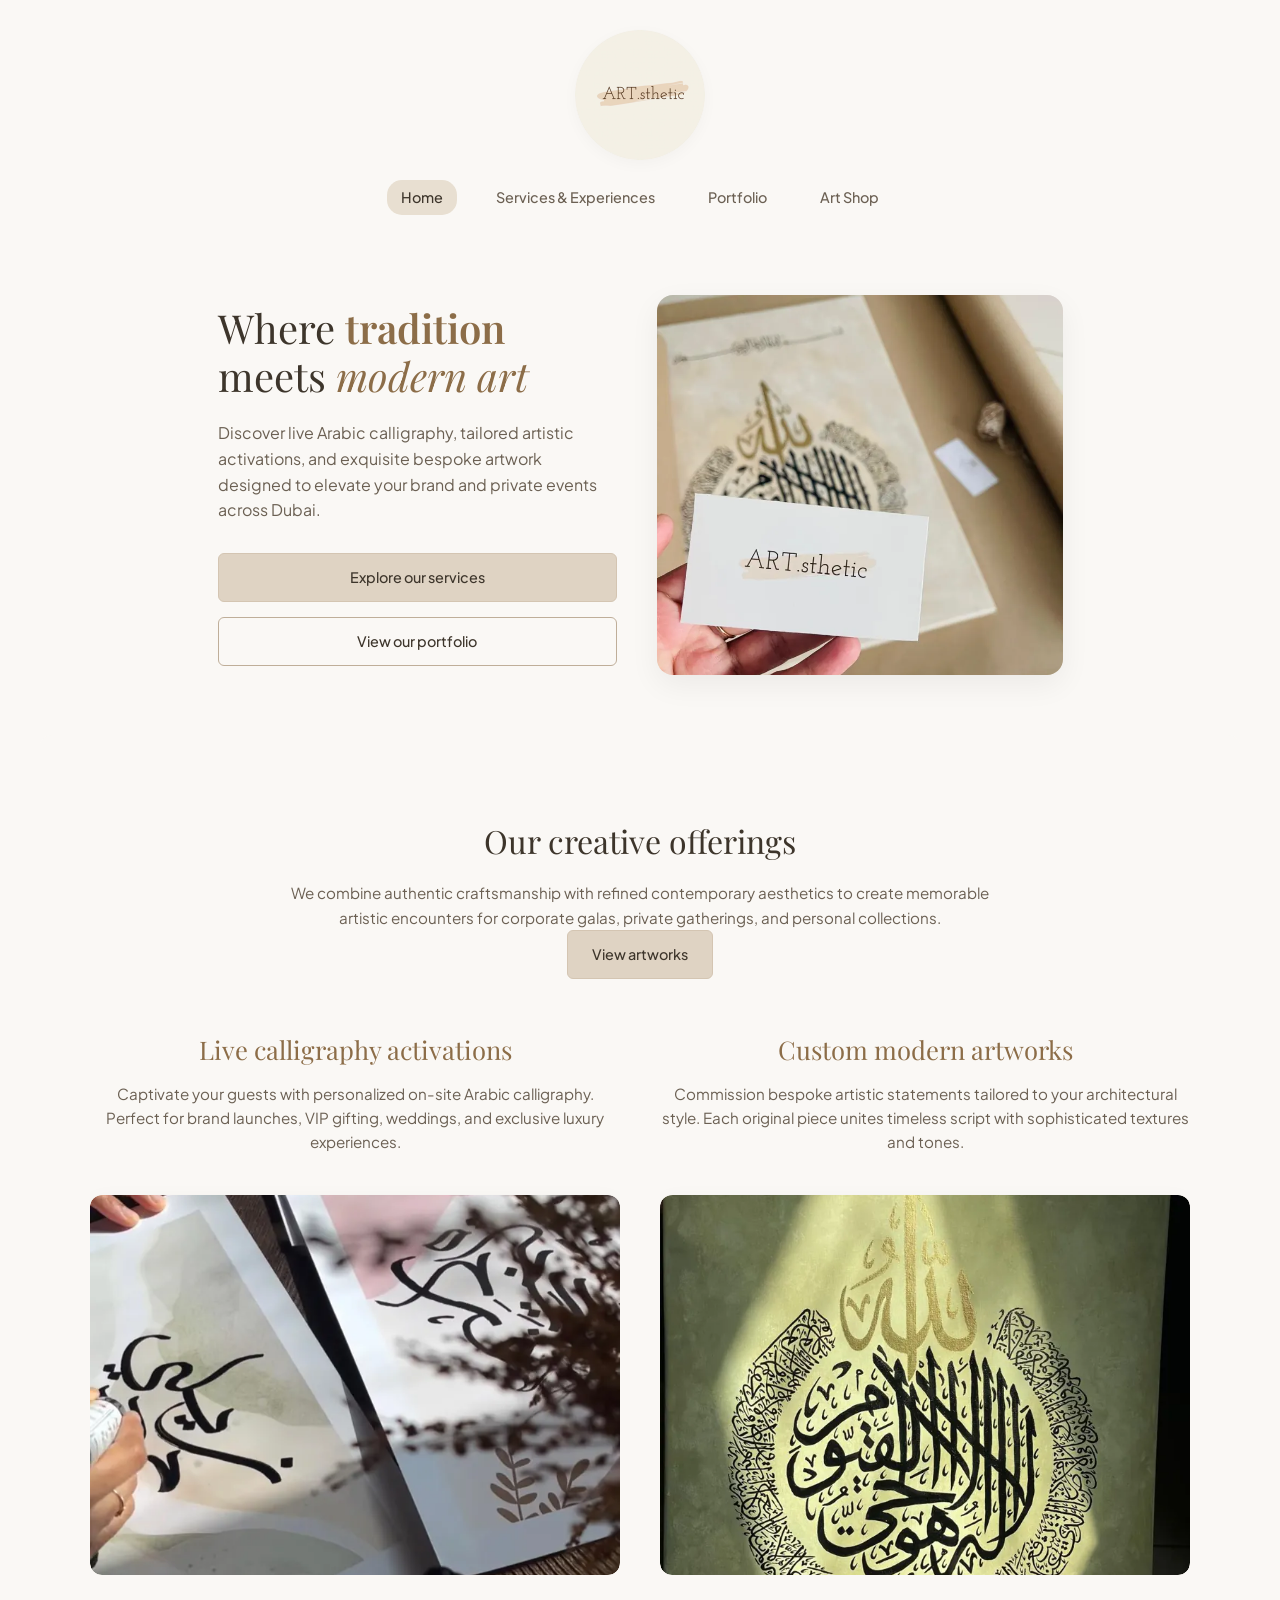
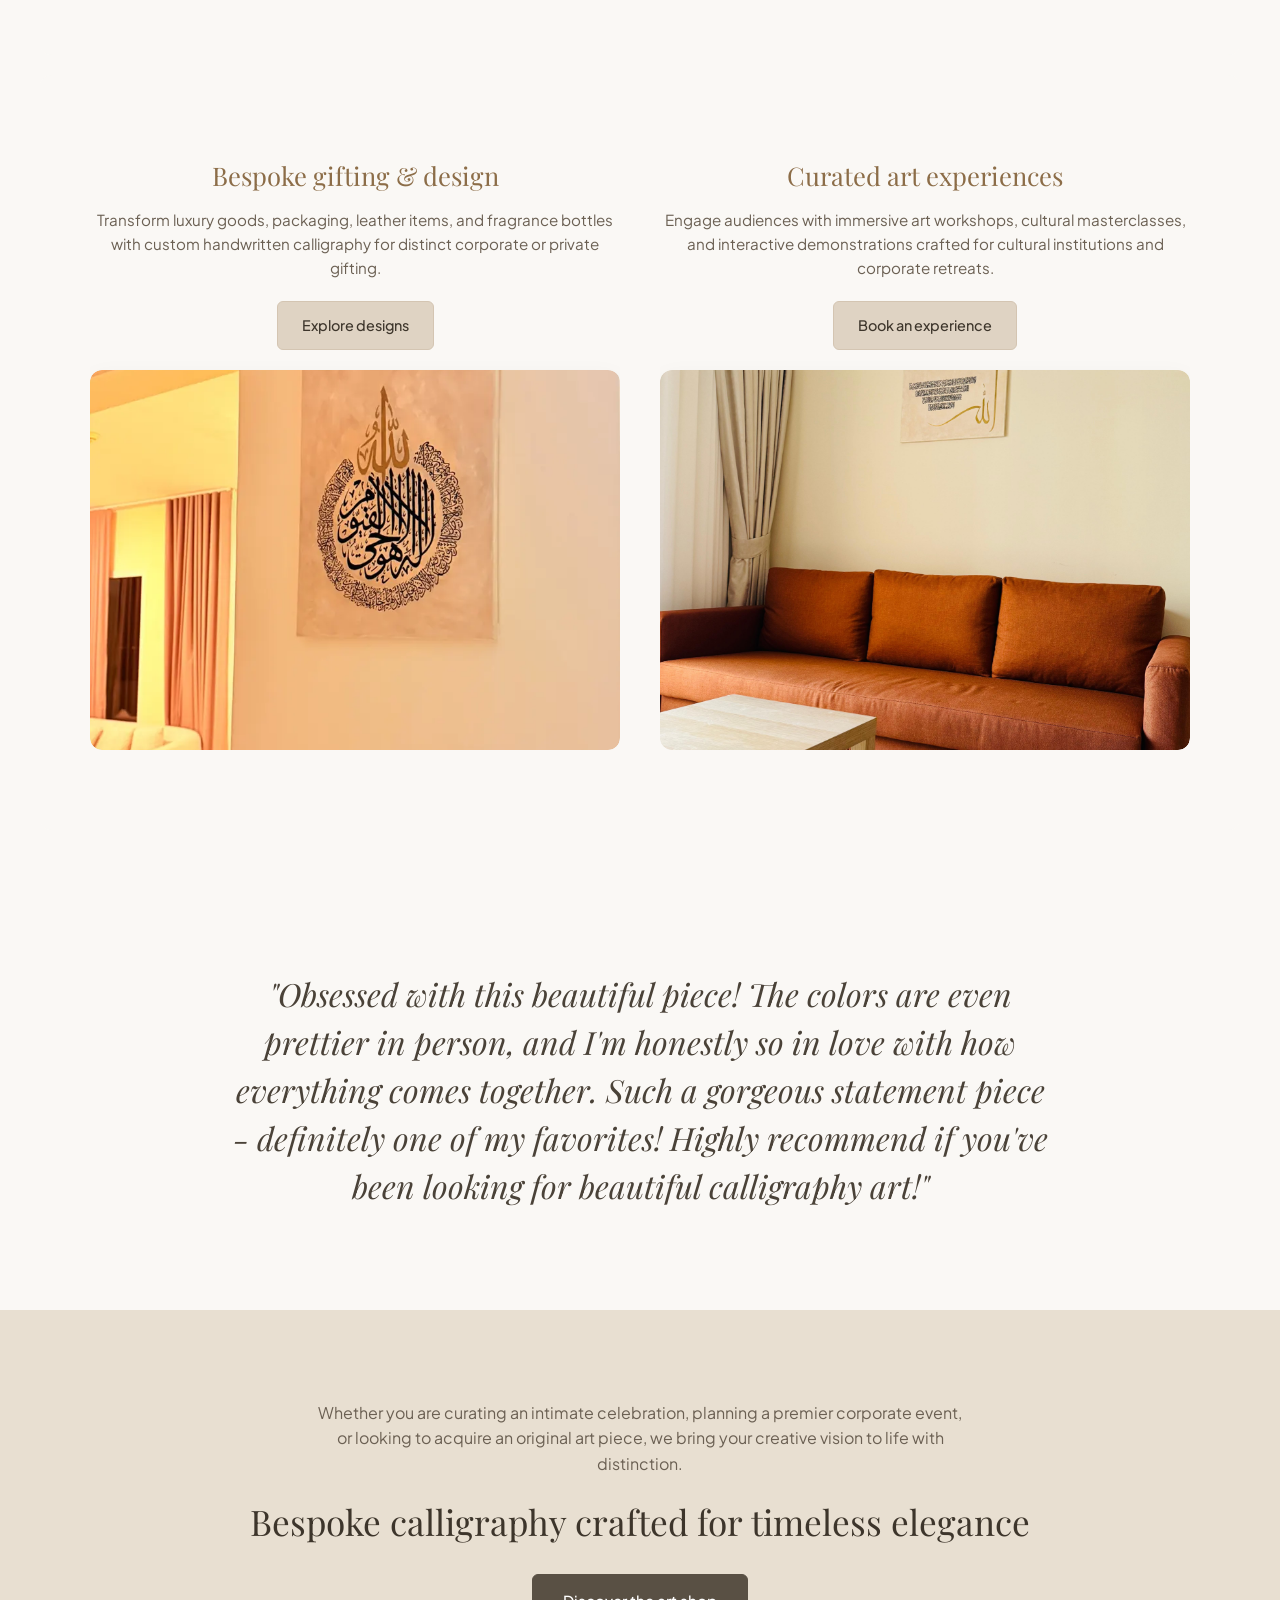
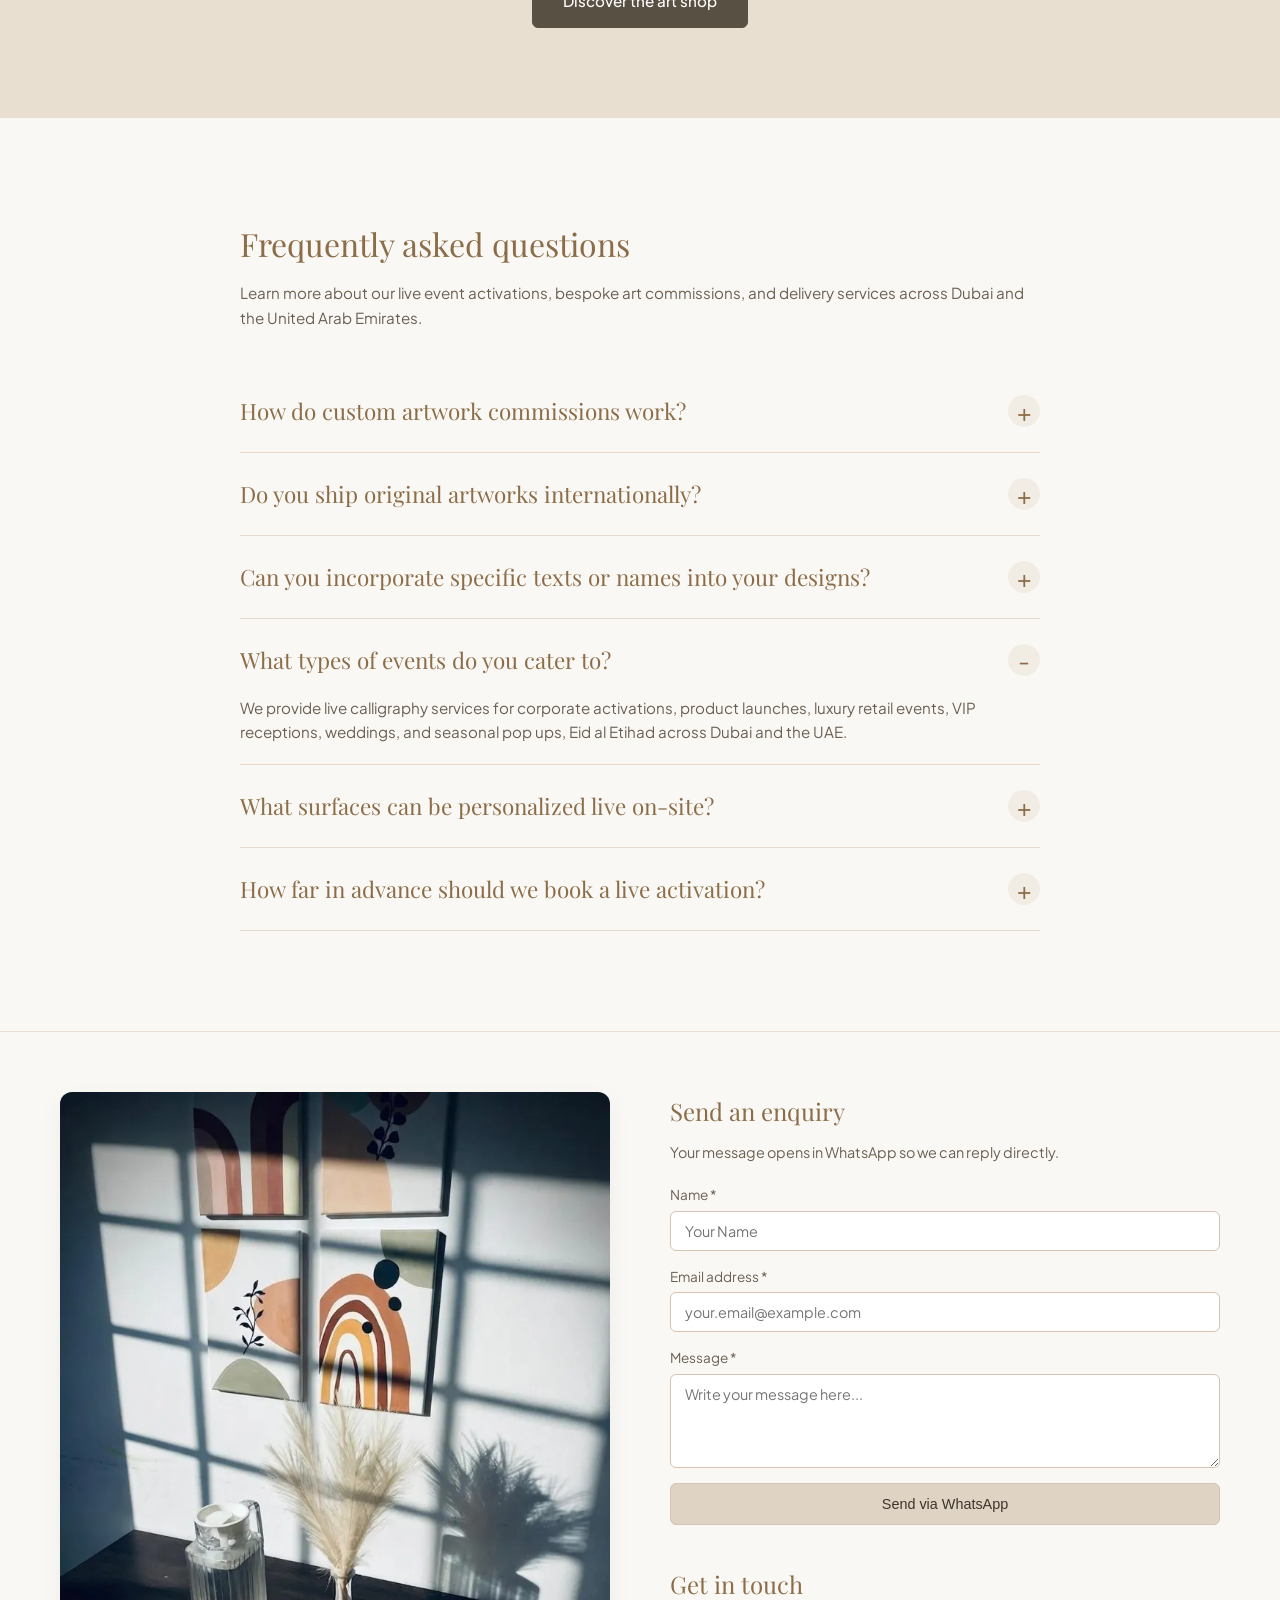
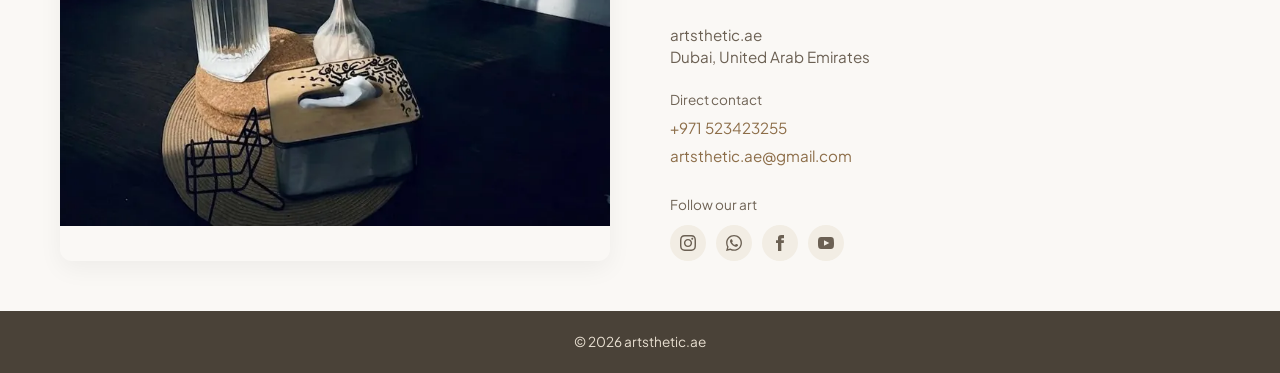
==== commit 68c7fcb9: "Update index.html" ====
--- a/index.html
+++ b/index.html
@@ -125,7 +125,7 @@
                 <a href="https://wa.me/971523423255?text=Hello%20ART.sthetic!%20I%27d%20like%20to%20book%20an%20art%20experience." target="_blank" rel="noopener" class="btn primary-btn">Book an experience</a>
             </div>
             <div class="showcase-image-container">
-                <img src="images/img5.webp" srcset="images/img5-480.webp 480w, images/img5.webp 824w" sizes="(max-width: 767px) 100vw, 600px" width="824" height="1000" alt="Framed Arabic calligraphy hanging above a navy sofa" loading="lazy" decoding="async">
+                <img src="images/imagesofa.webp" srcset="images/imagesofa.webp 480w, images/imagesofa.webp 824w" sizes="(max-width: 767px) 100vw, 600px" width="824" height="1000" alt="Framed Arabic calligraphy hanging above a navy sofa" loading="lazy" decoding="async">
             </div>
         </div>
 
